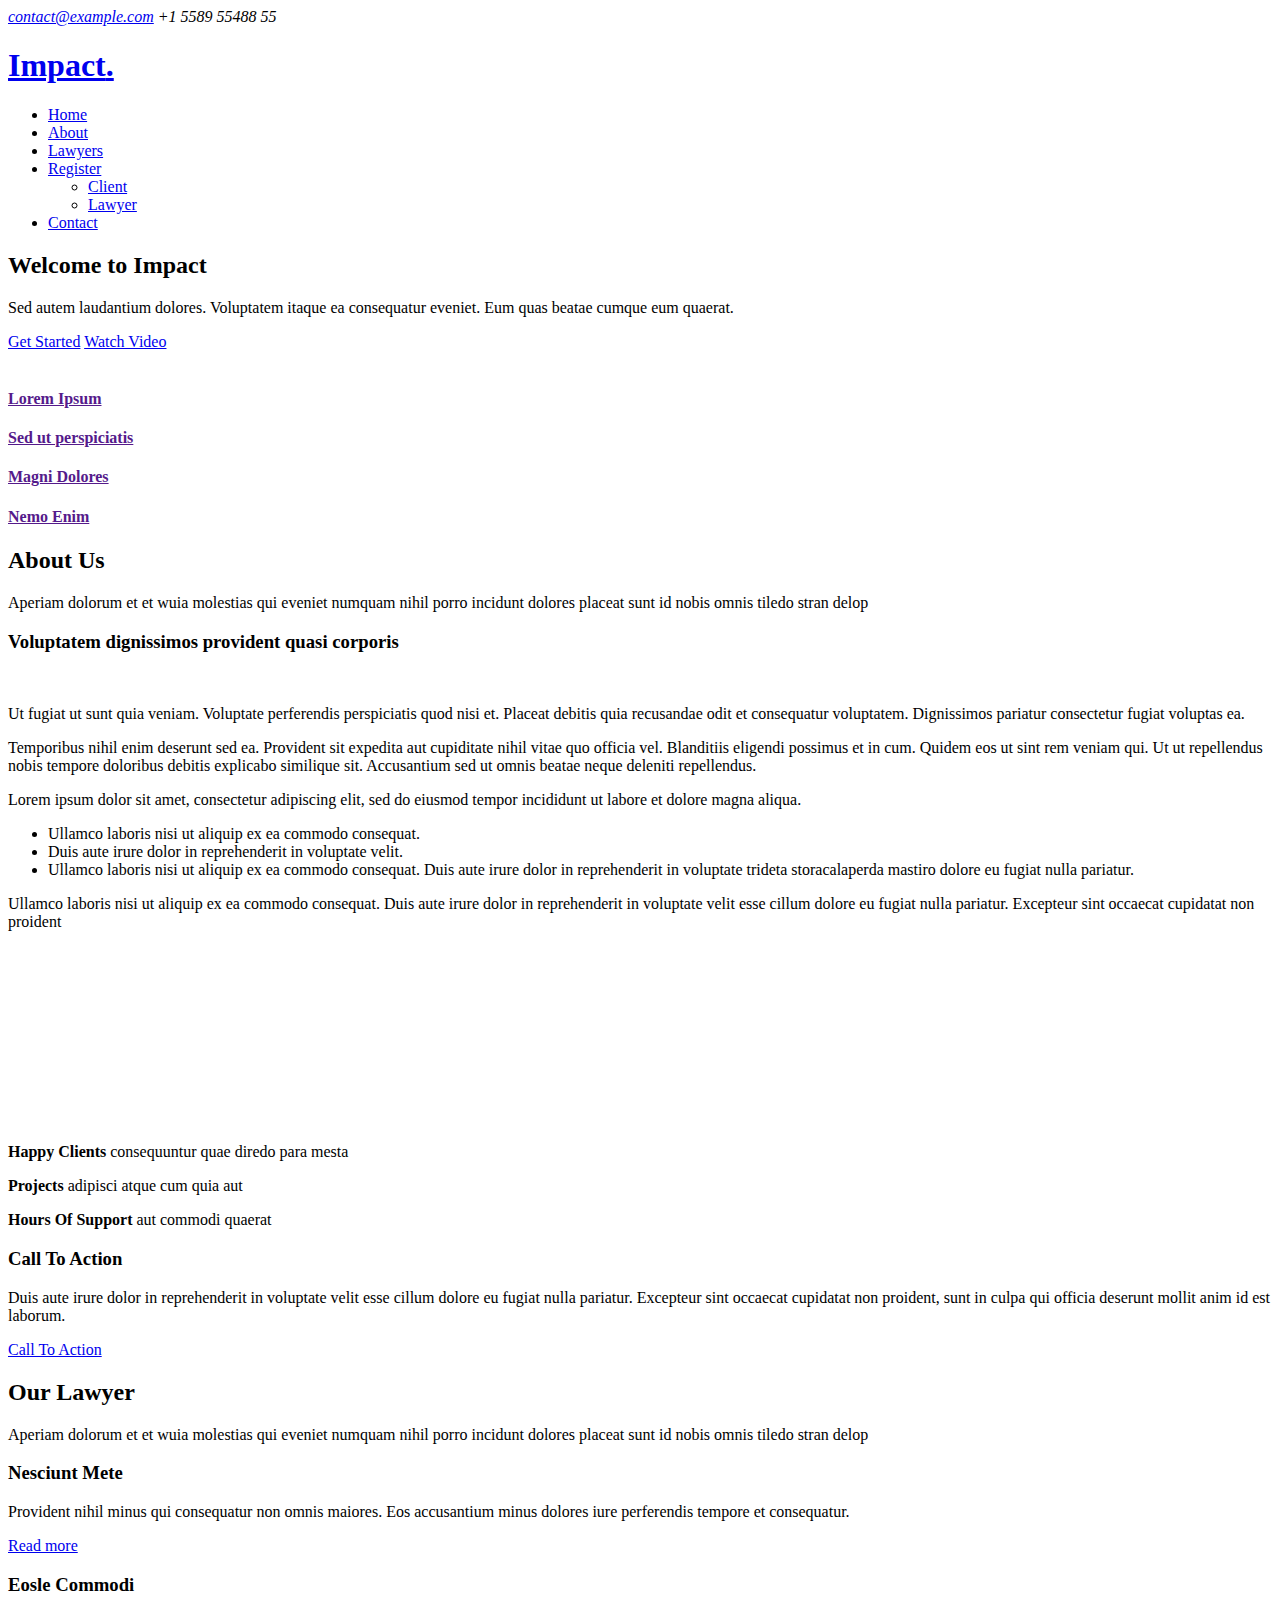
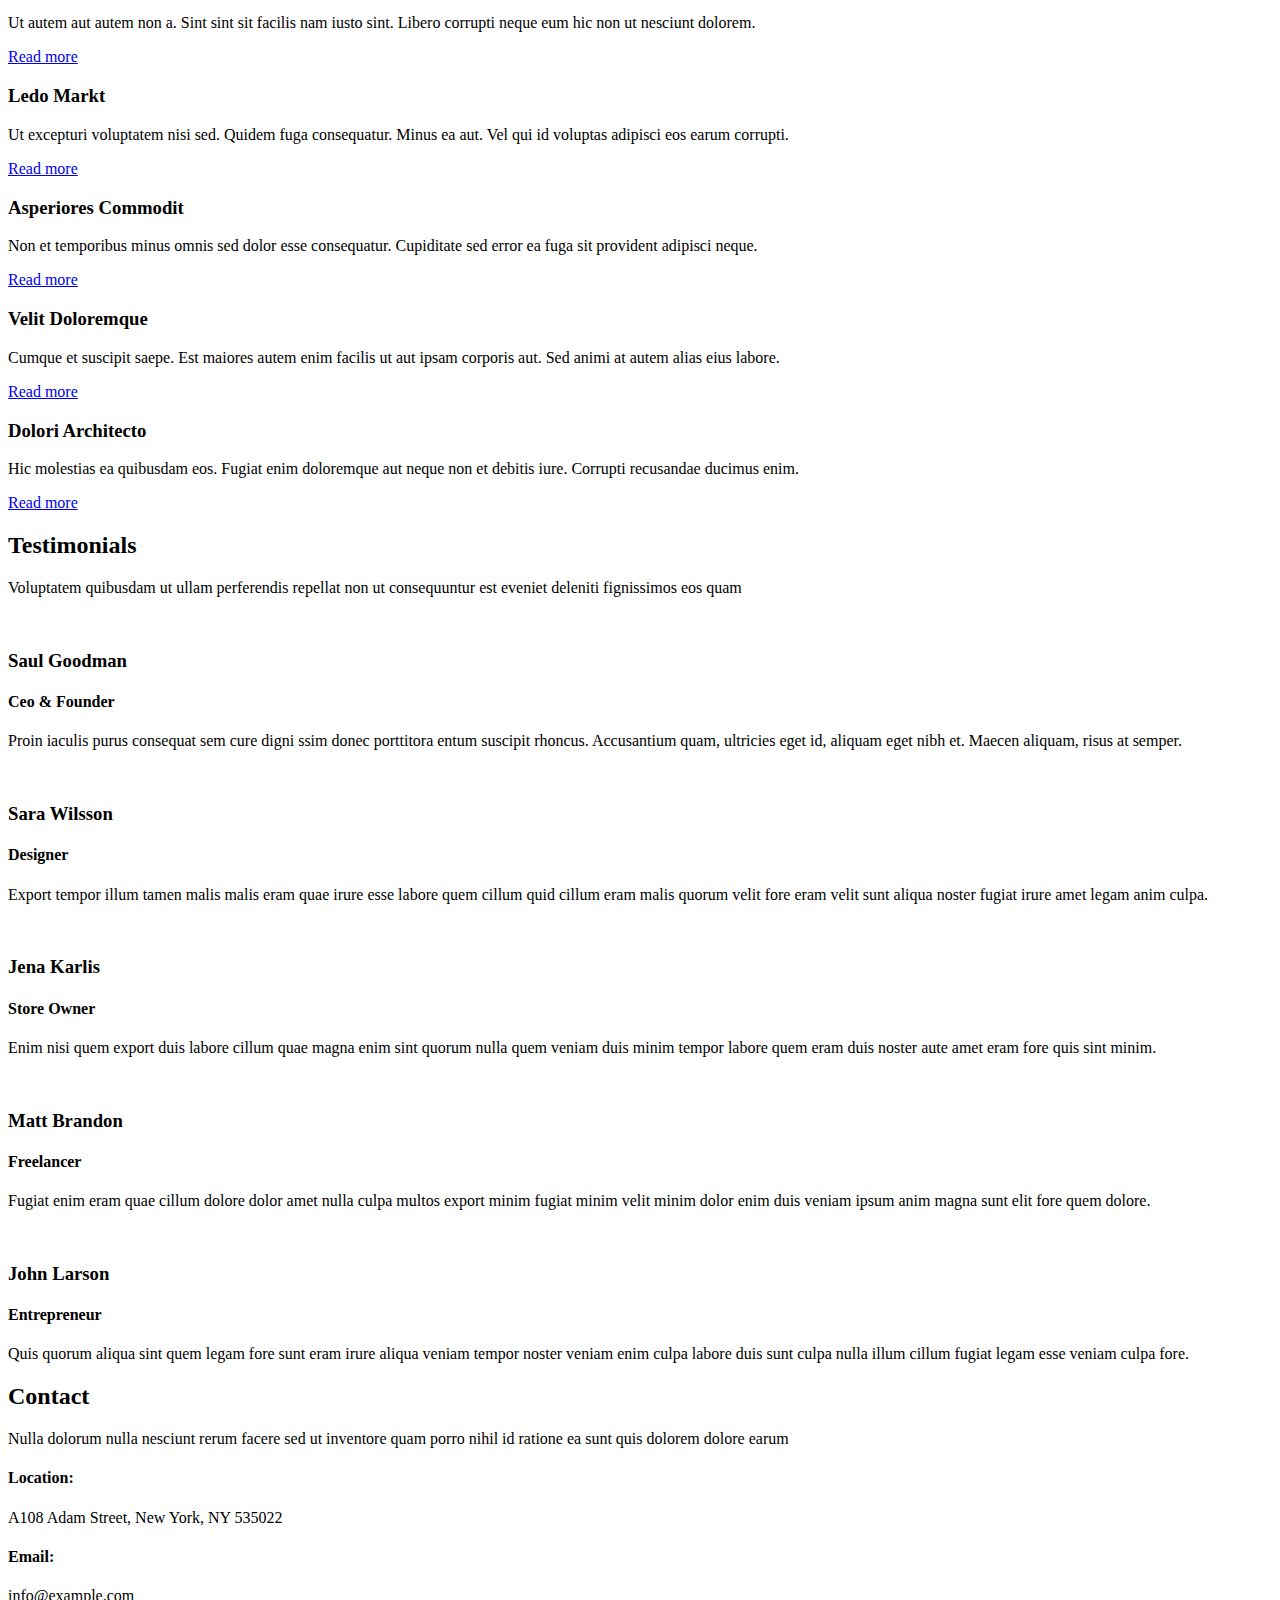
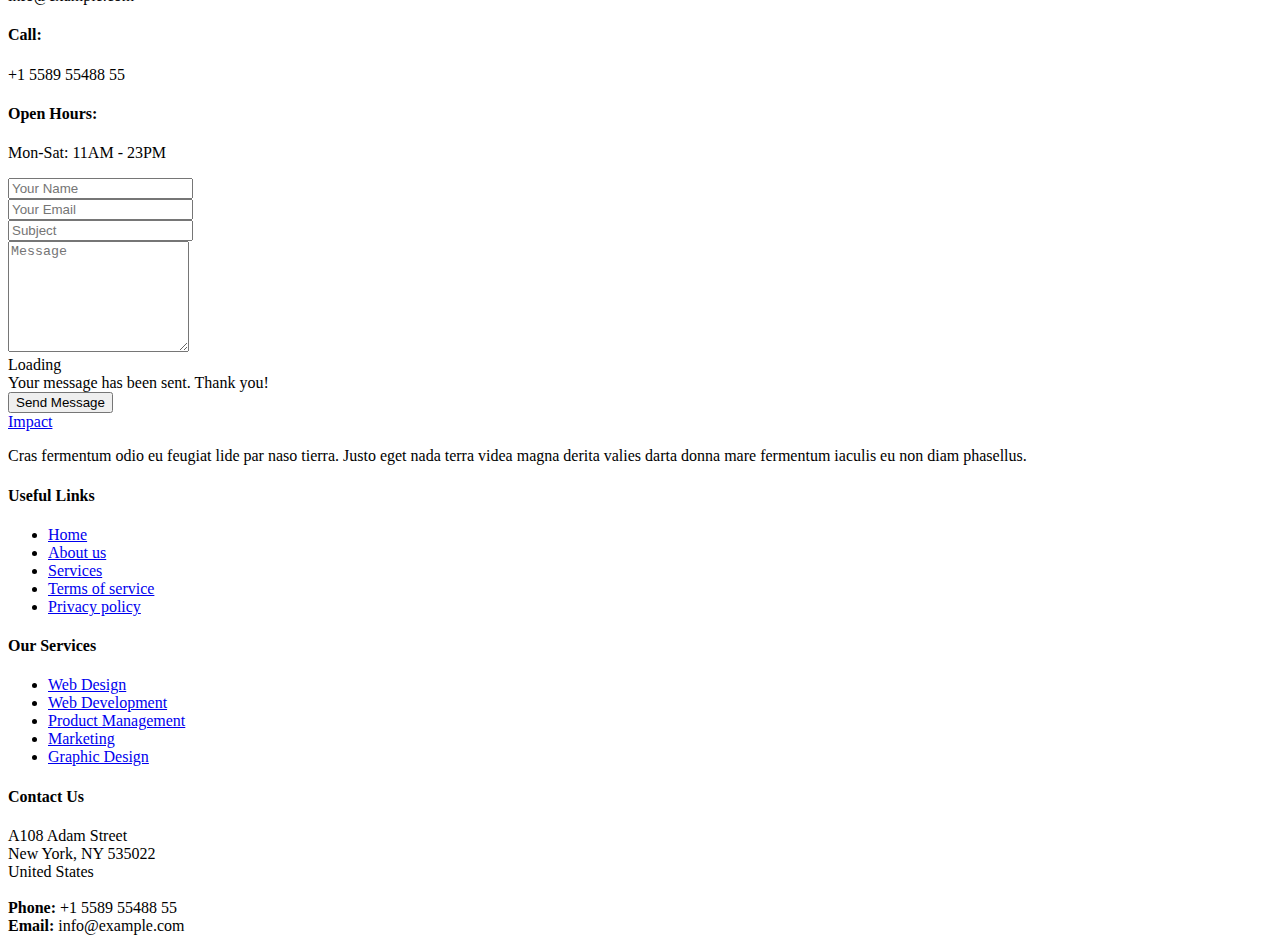
==== index.html @ c00f1c86 "Add files via upload" ====
<!DOCTYPE html>
<html lang="en">

<head>
  <meta charset="utf-8">
  <meta content="width=device-width, initial-scale=1.0" name="viewport">

  <title>Impact Bootstrap Template - Index</title>
  <meta content="" name="description">
  <meta content="" name="keywords">

  <!-- Favicons -->
  <link href="assets/img/favicon.png" rel="icon">
  <link href="assets/img/apple-touch-icon.png" rel="apple-touch-icon">

  <!-- Google Fonts -->
  <link rel="preconnect" href="https://fonts.googleapis.com">
  <link rel="preconnect" href="https://fonts.gstatic.com" crossorigin>
  <link href="https://fonts.googleapis.com/css2?family=Open+Sans:ital,wght@0,300;0,400;0,500;0,600;0,700;1,300;1,400;1,600;1,700&family=Montserrat:ital,wght@0,300;0,400;0,500;0,600;0,700;1,300;1,400;1,500;1,600;1,700&family=Raleway:ital,wght@0,300;0,400;0,500;0,600;0,700;1,300;1,400;1,500;1,600;1,700&display=swap" rel="stylesheet">

  <!-- Vendor CSS Files -->
  <link href="assets/vendor/bootstrap/css/bootstrap.min.css" rel="stylesheet">
  <link href="assets/vendor/bootstrap-icons/bootstrap-icons.css" rel="stylesheet">
  <link href="assets/vendor/aos/aos.css" rel="stylesheet">
  <link href="assets/vendor/glightbox/css/glightbox.min.css" rel="stylesheet">
  <link href="assets/vendor/swiper/swiper-bundle.min.css" rel="stylesheet">

  <!-- Template Main CSS File -->
  <link href="assets/css/main.css" rel="stylesheet">

  <!-- =======================================================
  * Template Name: Impact
  * Updated: Jul 27 2023 with Bootstrap v5.3.1
  * Template URL: https://bootstrapmade.com/impact-bootstrap-business-website-template/
  * Author: BootstrapMade.com
  * License: https://bootstrapmade.com/license/
  ======================================================== -->
</head>

<body>

  <!-- ======= Header ======= -->
  <section id="topbar" class="topbar d-flex align-items-center">
    <div class="container d-flex justify-content-center justify-content-md-between">
      <div class="contact-info d-flex align-items-center">
        <i class="bi bi-envelope d-flex align-items-center"><a href="mailto:contact@example.com">contact@example.com</a></i>
        <i class="bi bi-phone d-flex align-items-center ms-4"><span>+1 5589 55488 55</span></i>
      </div>
      <div class="social-links d-none d-md-flex align-items-center">
        <a href="#" class="twitter"><i class="bi bi-twitter"></i></a>
        <a href="#" class="facebook"><i class="bi bi-facebook"></i></a>
        <a href="#" class="instagram"><i class="bi bi-instagram"></i></a>
        <a href="#" class="linkedin"><i class="bi bi-linkedin"></i></i></a>
      </div>
    </div>
  </section><!-- End Top Bar -->

  <header id="header" class="header d-flex align-items-center">

    <div class="container-fluid container-xl d-flex align-items-center justify-content-between">
      <a href="index.html" class="logo d-flex align-items-center">
        <!-- Uncomment the line below if you also wish to use an image logo -->
        <!-- <img src="assets/img/logo.png" alt=""> -->
        <h1>Impact<span>.</span></h1>
      </a>
      <nav id="navbar" class="navbar">
        <ul>
          <li><a href="#hero">Home</a></li>
          <li><a href="#about">About</a></li>
          <li><a href="#services">Lawyers</a></li>
          <li class="dropdown"><a href="#"><span>Register</span> <i class="bi bi-chevron-down dropdown-indicator"></i></a>
            <ul>
              <li><a href="register_client.html">Client</a></li>
              <li><a href="register_lawyer.html">Lawyer</a></li>
            </ul>
          </li>
          <li><a href="#contact">Contact</a></li>
        </ul>
      </nav><!-- .navbar -->

      <i class="mobile-nav-toggle mobile-nav-show bi bi-list"></i>
      <i class="mobile-nav-toggle mobile-nav-hide d-none bi bi-x"></i>

    </div>
  </header><!-- End Header -->
  <!-- End Header -->

  <!-- ======= Hero Section ======= -->
  <section id="hero" class="hero">
    <div class="container position-relative">
      <div class="row gy-5" data-aos="fade-in">
        <div class="col-lg-6 order-2 order-lg-1 d-flex flex-column justify-content-center text-center text-lg-start">
          <h2>Welcome to <span>Impact</span></h2>
          <p>Sed autem laudantium dolores. Voluptatem itaque ea consequatur eveniet. Eum quas beatae cumque eum quaerat.</p>
          <div class="d-flex justify-content-center justify-content-lg-start">
            <a href="#about" class="btn-get-started">Get Started</a>
            <a href="https://www.youtube.com/watch?v=LXb3EKWsInQ" class="glightbox btn-watch-video d-flex align-items-center"><i class="bi bi-play-circle"></i><span>Watch Video</span></a>
          </div>
        </div>
        <div class="col-lg-6 order-1 order-lg-2">
          <img src="assets/img/hero-img.svg" class="img-fluid" alt="" data-aos="zoom-out" data-aos-delay="100">
        </div>
      </div>
    </div>

    <div class="icon-boxes position-relative">
      <div class="container position-relative">
        <div class="row gy-4 mt-5">

          <div class="col-xl-3 col-md-6" data-aos="fade-up" data-aos-delay="100">
            <div class="icon-box">
              <div class="icon"><i class="bi bi-easel"></i></div>
              <h4 class="title"><a href="" class="stretched-link">Lorem Ipsum</a></h4>
            </div>
          </div><!--End Icon Box -->

          <div class="col-xl-3 col-md-6" data-aos="fade-up" data-aos-delay="200">
            <div class="icon-box">
              <div class="icon"><i class="bi bi-gem"></i></div>
              <h4 class="title"><a href="" class="stretched-link">Sed ut perspiciatis</a></h4>
            </div>
          </div><!--End Icon Box -->

          <div class="col-xl-3 col-md-6" data-aos="fade-up" data-aos-delay="300">
            <div class="icon-box">
              <div class="icon"><i class="bi bi-geo-alt"></i></div>
              <h4 class="title"><a href="" class="stretched-link">Magni Dolores</a></h4>
            </div>
          </div><!--End Icon Box -->

          <div class="col-xl-3 col-md-6" data-aos="fade-up" data-aos-delay="500">
            <div class="icon-box">
              <div class="icon"><i class="bi bi-command"></i></div>
              <h4 class="title"><a href="" class="stretched-link">Nemo Enim</a></h4>
            </div>
          </div><!--End Icon Box -->

        </div>
      </div>
    </div>

    </div>
  </section>
  <!-- End Hero Section -->

  <main id="main">

    <!-- ======= About Us Section ======= -->
    <section id="about" class="about">
      <div class="container" data-aos="fade-up">

        <div class="section-header">
          <h2>About Us</h2>
          <p>Aperiam dolorum et et wuia molestias qui eveniet numquam nihil porro incidunt dolores placeat sunt id nobis omnis tiledo stran delop</p>
        </div>

        <div class="row gy-4">
          <div class="col-lg-6">
            <h3>Voluptatem dignissimos provident quasi corporis</h3>
            <img src="assets/img/about.jpg" class="img-fluid rounded-4 mb-4" alt="">
            <p>Ut fugiat ut sunt quia veniam. Voluptate perferendis perspiciatis quod nisi et. Placeat debitis quia recusandae odit et consequatur voluptatem. Dignissimos pariatur consectetur fugiat voluptas ea.</p>
            <p>Temporibus nihil enim deserunt sed ea. Provident sit expedita aut cupiditate nihil vitae quo officia vel. Blanditiis eligendi possimus et in cum. Quidem eos ut sint rem veniam qui. Ut ut repellendus nobis tempore doloribus debitis explicabo similique sit. Accusantium sed ut omnis beatae neque deleniti repellendus.</p>
          </div>
          <div class="col-lg-6">
            <div class="content ps-0 ps-lg-5">
              <p class="fst-italic">
                Lorem ipsum dolor sit amet, consectetur adipiscing elit, sed do eiusmod tempor incididunt ut labore et dolore
                magna aliqua.
              </p>
              <ul>
                <li><i class="bi bi-check-circle-fill"></i> Ullamco laboris nisi ut aliquip ex ea commodo consequat.</li>
                <li><i class="bi bi-check-circle-fill"></i> Duis aute irure dolor in reprehenderit in voluptate velit.</li>
                <li><i class="bi bi-check-circle-fill"></i> Ullamco laboris nisi ut aliquip ex ea commodo consequat. Duis aute irure dolor in reprehenderit in voluptate trideta storacalaperda mastiro dolore eu fugiat nulla pariatur.</li>
              </ul>
              <p>
                Ullamco laboris nisi ut aliquip ex ea commodo consequat. Duis aute irure dolor in reprehenderit in voluptate
                velit esse cillum dolore eu fugiat nulla pariatur. Excepteur sint occaecat cupidatat non proident
              </p>

              <div class="position-relative mt-4">
                <img src="assets/img/about-2.jpg" class="img-fluid rounded-4" alt="">
                <a href="https://www.youtube.com/watch?v=LXb3EKWsInQ" class="glightbox play-btn"></a>
              </div>
            </div>
          </div>
        </div>

      </div>
    </section><!-- End About Us Section -->

    <!-- ======= Clients Section ======= -->
    <section id="clients" class="clients">
      <div class="container" data-aos="zoom-out">

        <div class="clients-slider swiper">
          <div class="swiper-wrapper align-items-center">
            <div class="swiper-slide"><img src="assets/img/clients/client-1.png" class="img-fluid" alt=""></div>
            <div class="swiper-slide"><img src="assets/img/clients/client-2.png" class="img-fluid" alt=""></div>
            <div class="swiper-slide"><img src="assets/img/clients/client-3.png" class="img-fluid" alt=""></div>
            <div class="swiper-slide"><img src="assets/img/clients/client-4.png" class="img-fluid" alt=""></div>
            <div class="swiper-slide"><img src="assets/img/clients/client-5.png" class="img-fluid" alt=""></div>
            <div class="swiper-slide"><img src="assets/img/clients/client-6.png" class="img-fluid" alt=""></div>
            <div class="swiper-slide"><img src="assets/img/clients/client-7.png" class="img-fluid" alt=""></div>
            <div class="swiper-slide"><img src="assets/img/clients/client-8.png" class="img-fluid" alt=""></div>
          </div>
        </div>

      </div>
    </section><!-- End Clients Section -->

    <!-- ======= Stats Counter Section ======= -->
    <section id="stats-counter" class="stats-counter">
      <div class="container" data-aos="fade-up">

        <div class="row gy-4 align-items-center">

          <div class="col-lg-6">
            <img src="assets/img/stats-img.svg" alt="" class="img-fluid">
          </div>

          <div class="col-lg-6">

            <div class="stats-item d-flex align-items-center">
              <span data-purecounter-start="0" data-purecounter-end="232" data-purecounter-duration="1" class="purecounter"></span>
              <p><strong>Happy Clients</strong> consequuntur quae diredo para mesta</p>
            </div><!-- End Stats Item -->

            <div class="stats-item d-flex align-items-center">
              <span data-purecounter-start="0" data-purecounter-end="521" data-purecounter-duration="1" class="purecounter"></span>
              <p><strong>Projects</strong> adipisci atque cum quia aut</p>
            </div><!-- End Stats Item -->

            <div class="stats-item d-flex align-items-center">
              <span data-purecounter-start="0" data-purecounter-end="453" data-purecounter-duration="1" class="purecounter"></span>
              <p><strong>Hours Of Support</strong> aut commodi quaerat</p>
            </div><!-- End Stats Item -->

          </div>

        </div>

      </div>
    </section><!-- End Stats Counter Section -->

    <!-- ======= Call To Action Section ======= -->
    <section id="call-to-action" class="call-to-action">
      <div class="container text-center" data-aos="zoom-out">
        <a href="https://www.youtube.com/watch?v=LXb3EKWsInQ" class="glightbox play-btn"></a>
        <h3>Call To Action</h3>
        <p> Duis aute irure dolor in reprehenderit in voluptate velit esse cillum dolore eu fugiat nulla pariatur. Excepteur sint occaecat cupidatat non proident, sunt in culpa qui officia deserunt mollit anim id est laborum.</p>
        <a class="cta-btn" href="#">Call To Action</a>
      </div>
    </section><!-- End Call To Action Section -->

    <!-- ======= Our Services Section ======= -->
    <section id="services" class="services sections-bg">
      <div class="container" data-aos="fade-up">

        <div class="section-header">
          <h2>Our Lawyer</h2>
          <p>Aperiam dolorum et et wuia molestias qui eveniet numquam nihil porro incidunt dolores placeat sunt id nobis omnis tiledo stran delop</p>
        </div>

        <div class="row gy-4" data-aos="fade-up" data-aos-delay="100">

          <div class="col-lg-4 col-md-6">
            <div class="service-item  position-relative">
              <div class="icon">
                <i class="bi bi-activity"></i>
              </div>
              <h3>Nesciunt Mete</h3>
              <p>Provident nihil minus qui consequatur non omnis maiores. Eos accusantium minus dolores iure perferendis tempore et consequatur.</p>
              <a href="#" class="readmore stretched-link">Read more <i class="bi bi-arrow-right"></i></a>
            </div>
          </div><!-- End Service Item -->

          <div class="col-lg-4 col-md-6">
            <div class="service-item position-relative">
              <div class="icon">
                <i class="bi bi-broadcast"></i>
              </div>
              <h3>Eosle Commodi</h3>
              <p>Ut autem aut autem non a. Sint sint sit facilis nam iusto sint. Libero corrupti neque eum hic non ut nesciunt dolorem.</p>
              <a href="#" class="readmore stretched-link">Read more <i class="bi bi-arrow-right"></i></a>
            </div>
          </div><!-- End Service Item -->

          <div class="col-lg-4 col-md-6">
            <div class="service-item position-relative">
              <div class="icon">
                <i class="bi bi-easel"></i>
              </div>
              <h3>Ledo Markt</h3>
              <p>Ut excepturi voluptatem nisi sed. Quidem fuga consequatur. Minus ea aut. Vel qui id voluptas adipisci eos earum corrupti.</p>
              <a href="#" class="readmore stretched-link">Read more <i class="bi bi-arrow-right"></i></a>
            </div>
          </div><!-- End Service Item -->

          <div class="col-lg-4 col-md-6">
            <div class="service-item position-relative">
              <div class="icon">
                <i class="bi bi-bounding-box-circles"></i>
              </div>
              <h3>Asperiores Commodit</h3>
              <p>Non et temporibus minus omnis sed dolor esse consequatur. Cupiditate sed error ea fuga sit provident adipisci neque.</p>
              <a href="#" class="readmore stretched-link">Read more <i class="bi bi-arrow-right"></i></a>
            </div>
          </div><!-- End Service Item -->

          <div class="col-lg-4 col-md-6">
            <div class="service-item position-relative">
              <div class="icon">
                <i class="bi bi-calendar4-week"></i>
              </div>
              <h3>Velit Doloremque</h3>
              <p>Cumque et suscipit saepe. Est maiores autem enim facilis ut aut ipsam corporis aut. Sed animi at autem alias eius labore.</p>
              <a href="#" class="readmore stretched-link">Read more <i class="bi bi-arrow-right"></i></a>
            </div>
          </div><!-- End Service Item -->

          <div class="col-lg-4 col-md-6">
            <div class="service-item position-relative">
              <div class="icon">
                <i class="bi bi-chat-square-text"></i>
              </div>
              <h3>Dolori Architecto</h3>
              <p>Hic molestias ea quibusdam eos. Fugiat enim doloremque aut neque non et debitis iure. Corrupti recusandae ducimus enim.</p>
              <a href="#" class="readmore stretched-link">Read more <i class="bi bi-arrow-right"></i></a>
            </div>
          </div><!-- End Service Item -->

        </div>

      </div>
    </section><!-- End Our Services Section -->

    <!-- ======= Testimonials Section ======= -->
    <section id="testimonials" class="testimonials">
      <div class="container" data-aos="fade-up">

        <div class="section-header">
          <h2>Testimonials</h2>
          <p>Voluptatem quibusdam ut ullam perferendis repellat non ut consequuntur est eveniet deleniti fignissimos eos quam</p>
        </div>

        <div class="slides-3 swiper" data-aos="fade-up" data-aos-delay="100">
          <div class="swiper-wrapper">

            <div class="swiper-slide">
              <div class="testimonial-wrap">
                <div class="testimonial-item">
                  <div class="d-flex align-items-center">
                    <img src="assets/img/testimonials/testimonials-1.jpg" class="testimonial-img flex-shrink-0" alt="">
                    <div>
                      <h3>Saul Goodman</h3>
                      <h4>Ceo &amp; Founder</h4>
                      <div class="stars">
                        <i class="bi bi-star-fill"></i><i class="bi bi-star-fill"></i><i class="bi bi-star-fill"></i><i class="bi bi-star-fill"></i><i class="bi bi-star-fill"></i>
                      </div>
                    </div>
                  </div>
                  <p>
                    <i class="bi bi-quote quote-icon-left"></i>
                    Proin iaculis purus consequat sem cure digni ssim donec porttitora entum suscipit rhoncus. Accusantium quam, ultricies eget id, aliquam eget nibh et. Maecen aliquam, risus at semper.
                    <i class="bi bi-quote quote-icon-right"></i>
                  </p>
                </div>
              </div>
            </div><!-- End testimonial item -->

            <div class="swiper-slide">
              <div class="testimonial-wrap">
                <div class="testimonial-item">
                  <div class="d-flex align-items-center">
                    <img src="assets/img/testimonials/testimonials-2.jpg" class="testimonial-img flex-shrink-0" alt="">
                    <div>
                      <h3>Sara Wilsson</h3>
                      <h4>Designer</h4>
                      <div class="stars">
                        <i class="bi bi-star-fill"></i><i class="bi bi-star-fill"></i><i class="bi bi-star-fill"></i><i class="bi bi-star-fill"></i><i class="bi bi-star-fill"></i>
                      </div>
                    </div>
                  </div>
                  <p>
                    <i class="bi bi-quote quote-icon-left"></i>
                    Export tempor illum tamen malis malis eram quae irure esse labore quem cillum quid cillum eram malis quorum velit fore eram velit sunt aliqua noster fugiat irure amet legam anim culpa.
                    <i class="bi bi-quote quote-icon-right"></i>
                  </p>
                </div>
              </div>
            </div><!-- End testimonial item -->

            <div class="swiper-slide">
              <div class="testimonial-wrap">
                <div class="testimonial-item">
                  <div class="d-flex align-items-center">
                    <img src="assets/img/testimonials/testimonials-3.jpg" class="testimonial-img flex-shrink-0" alt="">
                    <div>
                      <h3>Jena Karlis</h3>
                      <h4>Store Owner</h4>
                      <div class="stars">
                        <i class="bi bi-star-fill"></i><i class="bi bi-star-fill"></i><i class="bi bi-star-fill"></i><i class="bi bi-star-fill"></i><i class="bi bi-star-fill"></i>
                      </div>
                    </div>
                  </div>
                  <p>
                    <i class="bi bi-quote quote-icon-left"></i>
                    Enim nisi quem export duis labore cillum quae magna enim sint quorum nulla quem veniam duis minim tempor labore quem eram duis noster aute amet eram fore quis sint minim.
                    <i class="bi bi-quote quote-icon-right"></i>
                  </p>
                </div>
              </div>
            </div><!-- End testimonial item -->

            <div class="swiper-slide">
              <div class="testimonial-wrap">
                <div class="testimonial-item">
                  <div class="d-flex align-items-center">
                    <img src="assets/img/testimonials/testimonials-4.jpg" class="testimonial-img flex-shrink-0" alt="">
                    <div>
                      <h3>Matt Brandon</h3>
                      <h4>Freelancer</h4>
                      <div class="stars">
                        <i class="bi bi-star-fill"></i><i class="bi bi-star-fill"></i><i class="bi bi-star-fill"></i><i class="bi bi-star-fill"></i><i class="bi bi-star-fill"></i>
                      </div>
                    </div>
                  </div>
                  <p>
                    <i class="bi bi-quote quote-icon-left"></i>
                    Fugiat enim eram quae cillum dolore dolor amet nulla culpa multos export minim fugiat minim velit minim dolor enim duis veniam ipsum anim magna sunt elit fore quem dolore.
                    <i class="bi bi-quote quote-icon-right"></i>
                  </p>
                </div>
              </div>
            </div><!-- End testimonial item -->

            <div class="swiper-slide">
              <div class="testimonial-wrap">
                <div class="testimonial-item">
                  <div class="d-flex align-items-center">
                    <img src="assets/img/testimonials/testimonials-5.jpg" class="testimonial-img flex-shrink-0" alt="">
                    <div>
                      <h3>John Larson</h3>
                      <h4>Entrepreneur</h4>
                      <div class="stars">
                        <i class="bi bi-star-fill"></i><i class="bi bi-star-fill"></i><i class="bi bi-star-fill"></i><i class="bi bi-star-fill"></i><i class="bi bi-star-fill"></i>
                      </div>
                    </div>
                  </div>
                  <p>
                    <i class="bi bi-quote quote-icon-left"></i>
                    Quis quorum aliqua sint quem legam fore sunt eram irure aliqua veniam tempor noster veniam enim culpa labore duis sunt culpa nulla illum cillum fugiat legam esse veniam culpa fore.
                    <i class="bi bi-quote quote-icon-right"></i>
                  </p>
                </div>
              </div>
            </div><!-- End testimonial item -->

          </div>
          <div class="swiper-pagination"></div>
        </div>

      </div>
    </section><!-- End Testimonials Section -->

    <!-- ======= Contact Section ======= -->
    <section id="contact" class="contact">
      <div class="container" data-aos="fade-up">

        <div class="section-header">
          <h2>Contact</h2>
          <p>Nulla dolorum nulla nesciunt rerum facere sed ut inventore quam porro nihil id ratione ea sunt quis dolorem dolore earum</p>
        </div>

        <div class="row gx-lg-0 gy-4">

          <div class="col-lg-4">

            <div class="info-container d-flex flex-column align-items-center justify-content-center">
              <div class="info-item d-flex">
                <i class="bi bi-geo-alt flex-shrink-0"></i>
                <div>
                  <h4>Location:</h4>
                  <p>A108 Adam Street, New York, NY 535022</p>
                </div>
              </div><!-- End Info Item -->

              <div class="info-item d-flex">
                <i class="bi bi-envelope flex-shrink-0"></i>
                <div>
                  <h4>Email:</h4>
                  <p>info@example.com</p>
                </div>
              </div><!-- End Info Item -->

              <div class="info-item d-flex">
                <i class="bi bi-phone flex-shrink-0"></i>
                <div>
                  <h4>Call:</h4>
                  <p>+1 5589 55488 55</p>
                </div>
              </div><!-- End Info Item -->

              <div class="info-item d-flex">
                <i class="bi bi-clock flex-shrink-0"></i>
                <div>
                  <h4>Open Hours:</h4>
                  <p>Mon-Sat: 11AM - 23PM</p>
                </div>
              </div><!-- End Info Item -->
            </div>

          </div>

          <div class="col-lg-8">
            <form action="forms/contact.php" method="post" role="form" class="php-email-form">
              <div class="row">
                <div class="col-md-6 form-group">
                  <input type="text" name="name" class="form-control" id="name" placeholder="Your Name" required>
                </div>
                <div class="col-md-6 form-group mt-3 mt-md-0">
                  <input type="email" class="form-control" name="email" id="email" placeholder="Your Email" required>
                </div>
              </div>
              <div class="form-group mt-3">
                <input type="text" class="form-control" name="subject" id="subject" placeholder="Subject" required>
              </div>
              <div class="form-group mt-3">
                <textarea class="form-control" name="message" rows="7" placeholder="Message" required></textarea>
              </div>
              <div class="my-3">
                <div class="loading">Loading</div>
                <div class="error-message"></div>
                <div class="sent-message">Your message has been sent. Thank you!</div>
              </div>
              <div class="text-center"><button type="submit">Send Message</button></div>
            </form>
          </div><!-- End Contact Form -->

        </div>

      </div>
    </section><!-- End Contact Section -->

  </main><!-- End #main -->

  <!-- ======= Footer ======= -->
  <footer id="footer" class="footer">

    <div class="container">
      <div class="row gy-4">
        <div class="col-lg-5 col-md-12 footer-info">
          <a href="index.html" class="logo d-flex align-items-center">
            <span>Impact</span>
          </a>
          <p>Cras fermentum odio eu feugiat lide par naso tierra. Justo eget nada terra videa magna derita valies darta donna mare fermentum iaculis eu non diam phasellus.</p>
          <div class="social-links d-flex mt-4">
            <a href="#" class="twitter"><i class="bi bi-twitter"></i></a>
            <a href="#" class="facebook"><i class="bi bi-facebook"></i></a>
            <a href="#" class="instagram"><i class="bi bi-instagram"></i></a>
            <a href="#" class="linkedin"><i class="bi bi-linkedin"></i></a>
          </div>
        </div>

        <div class="col-lg-2 col-6 footer-links">
          <h4>Useful Links</h4>
          <ul>
            <li><a href="#">Home</a></li>
            <li><a href="#">About us</a></li>
            <li><a href="#">Services</a></li>
            <li><a href="#">Terms of service</a></li>
            <li><a href="#">Privacy policy</a></li>
          </ul>
        </div>

        <div class="col-lg-2 col-6 footer-links">
          <h4>Our Services</h4>
          <ul>
            <li><a href="#">Web Design</a></li>
            <li><a href="#">Web Development</a></li>
            <li><a href="#">Product Management</a></li>
            <li><a href="#">Marketing</a></li>
            <li><a href="#">Graphic Design</a></li>
          </ul>
        </div>

        <div class="col-lg-3 col-md-12 footer-contact text-center text-md-start">
          <h4>Contact Us</h4>
          <p>
            A108 Adam Street <br>
            New York, NY 535022<br>
            United States <br><br>
            <strong>Phone:</strong> +1 5589 55488 55<br>
            <strong>Email:</strong> info@example.com<br>
          </p>

        </div>

      </div>
    </div>


  </footer><!-- End Footer -->
  <!-- End Footer -->

  <a href="#" class="scroll-top d-flex align-items-center justify-content-center"><i class="bi bi-arrow-up-short"></i></a>

  <div id="preloader"></div>

  <!-- Vendor JS Files -->
  <script src="assets/vendor/bootstrap/js/bootstrap.bundle.min.js"></script>
  <script src="assets/vendor/aos/aos.js"></script>
  <script src="assets/vendor/glightbox/js/glightbox.min.js"></script>
  <script src="assets/vendor/purecounter/purecounter_vanilla.js"></script>
  <script src="assets/vendor/swiper/swiper-bundle.min.js"></script>
  <script src="assets/vendor/isotope-layout/isotope.pkgd.min.js"></script>
  <script src="assets/vendor/php-email-form/validate.js"></script>

  <!-- Template Main JS File -->
  <script src="assets/js/main.js"></script>

</body>

</html>
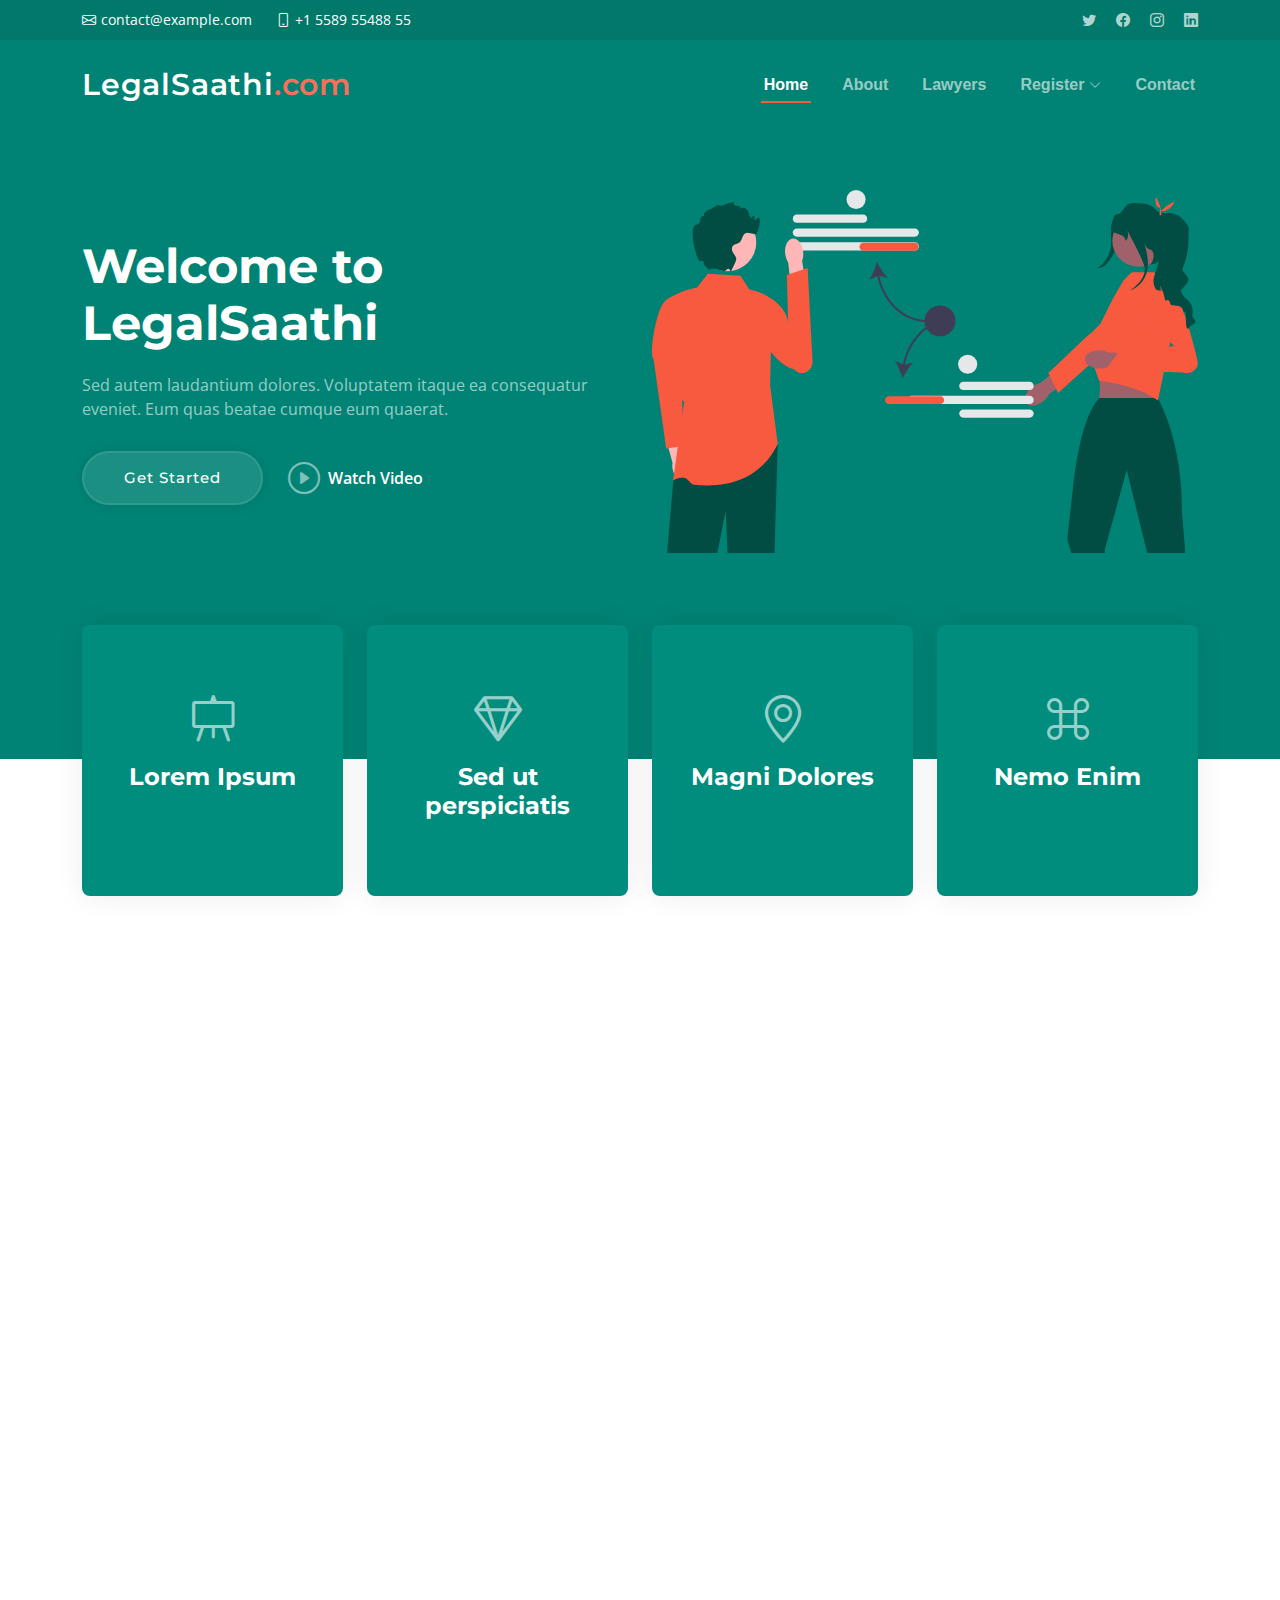
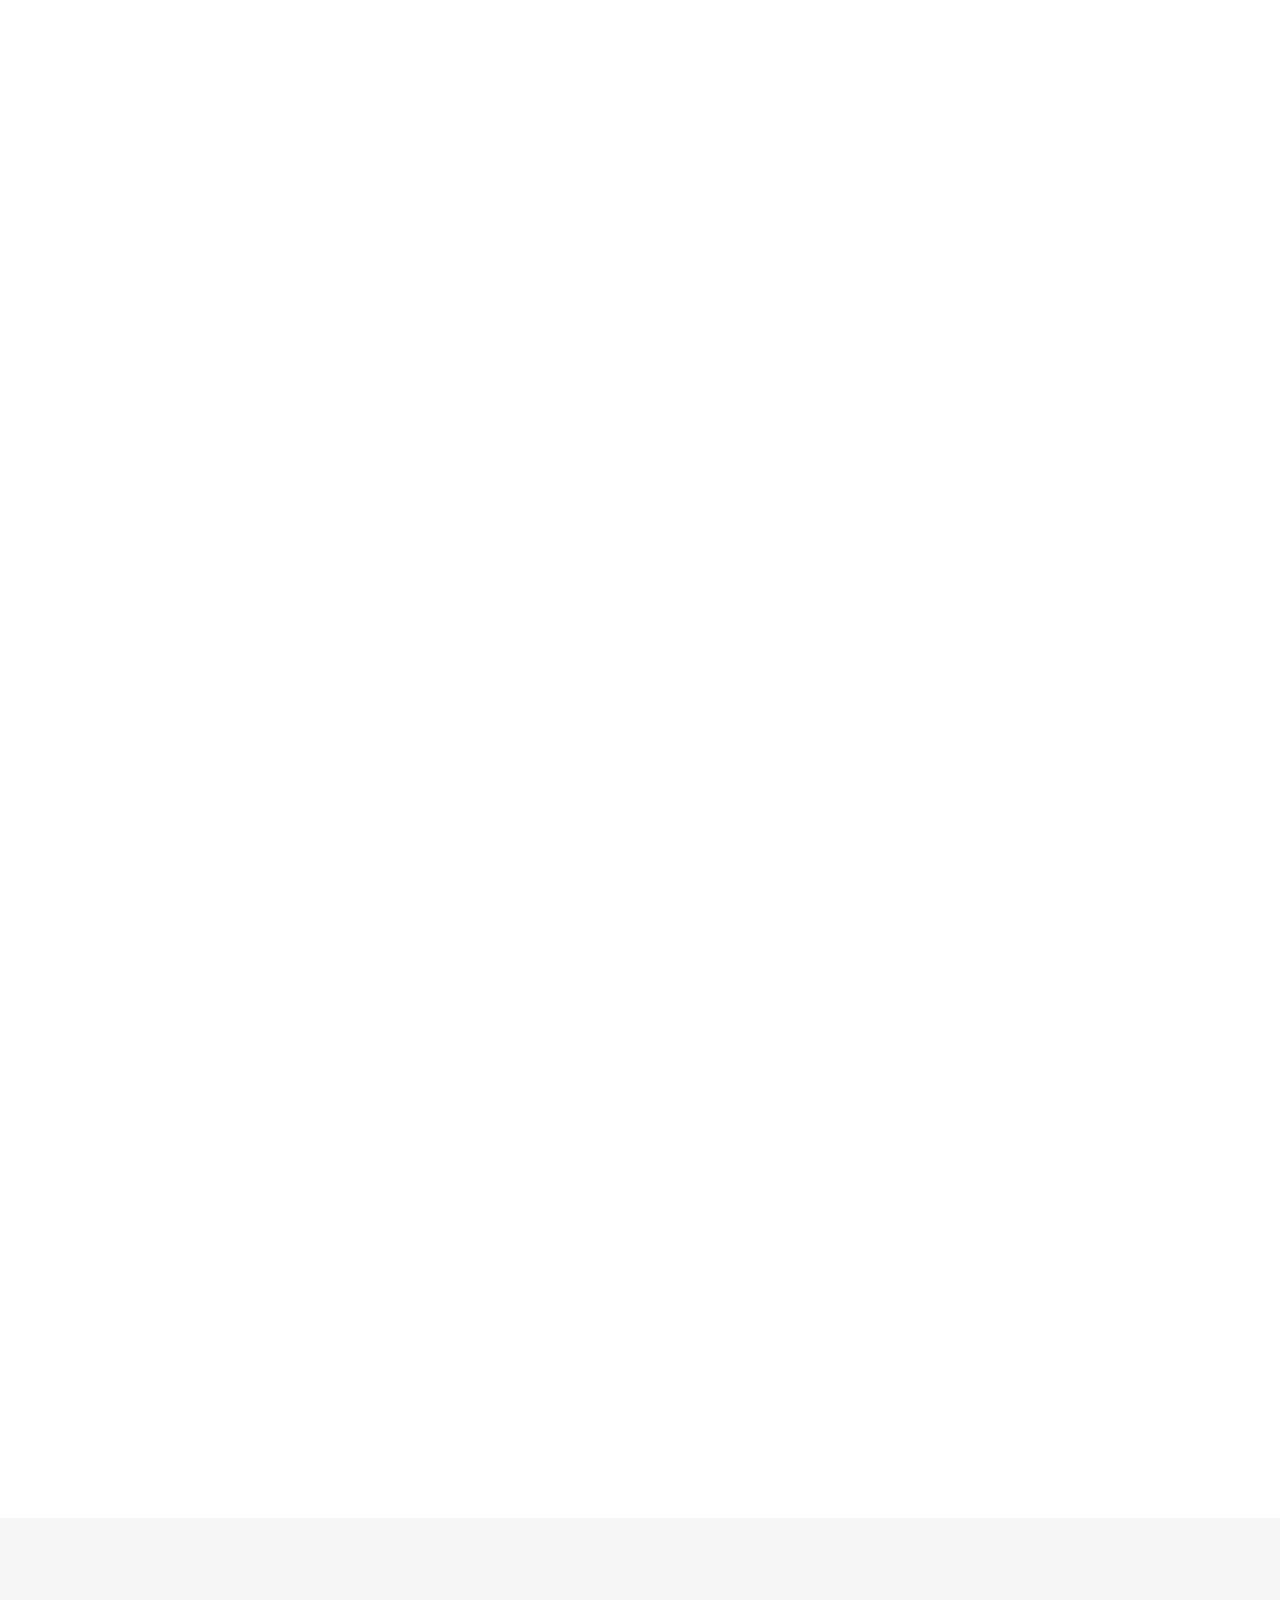
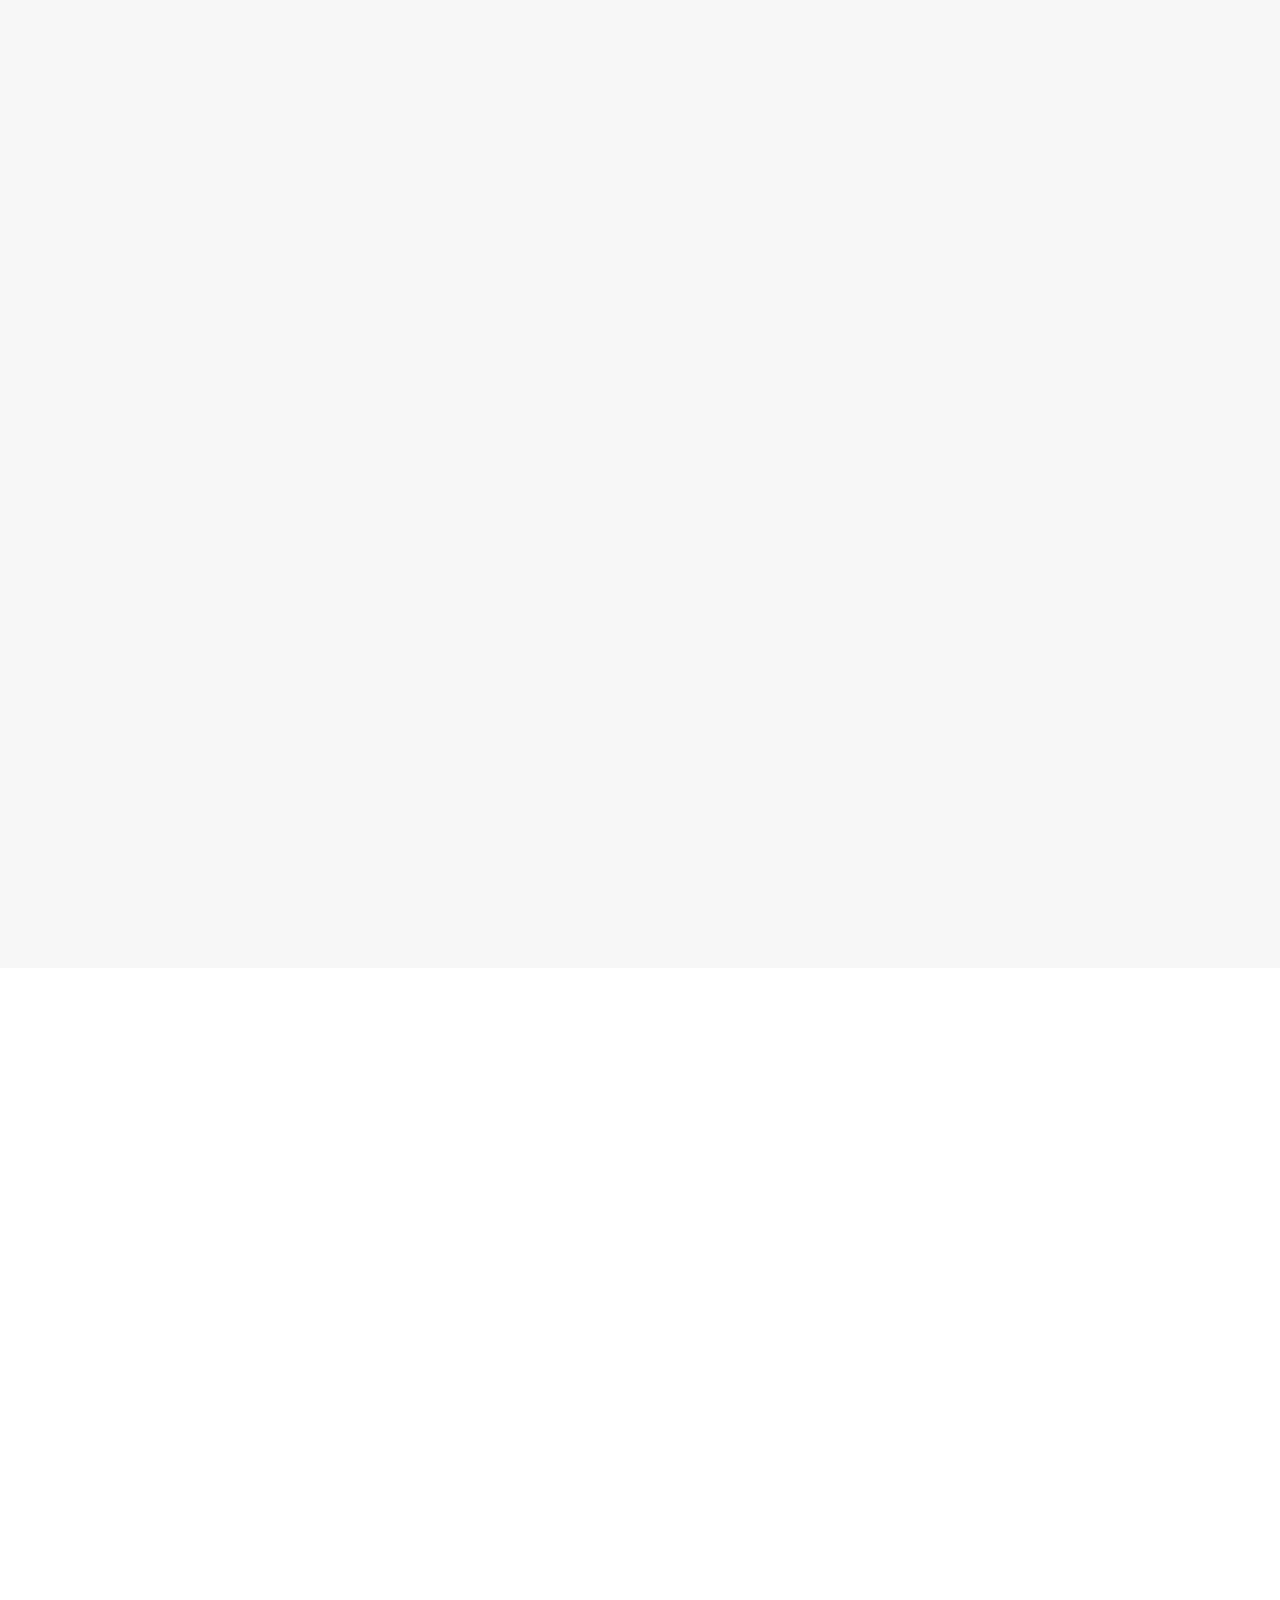
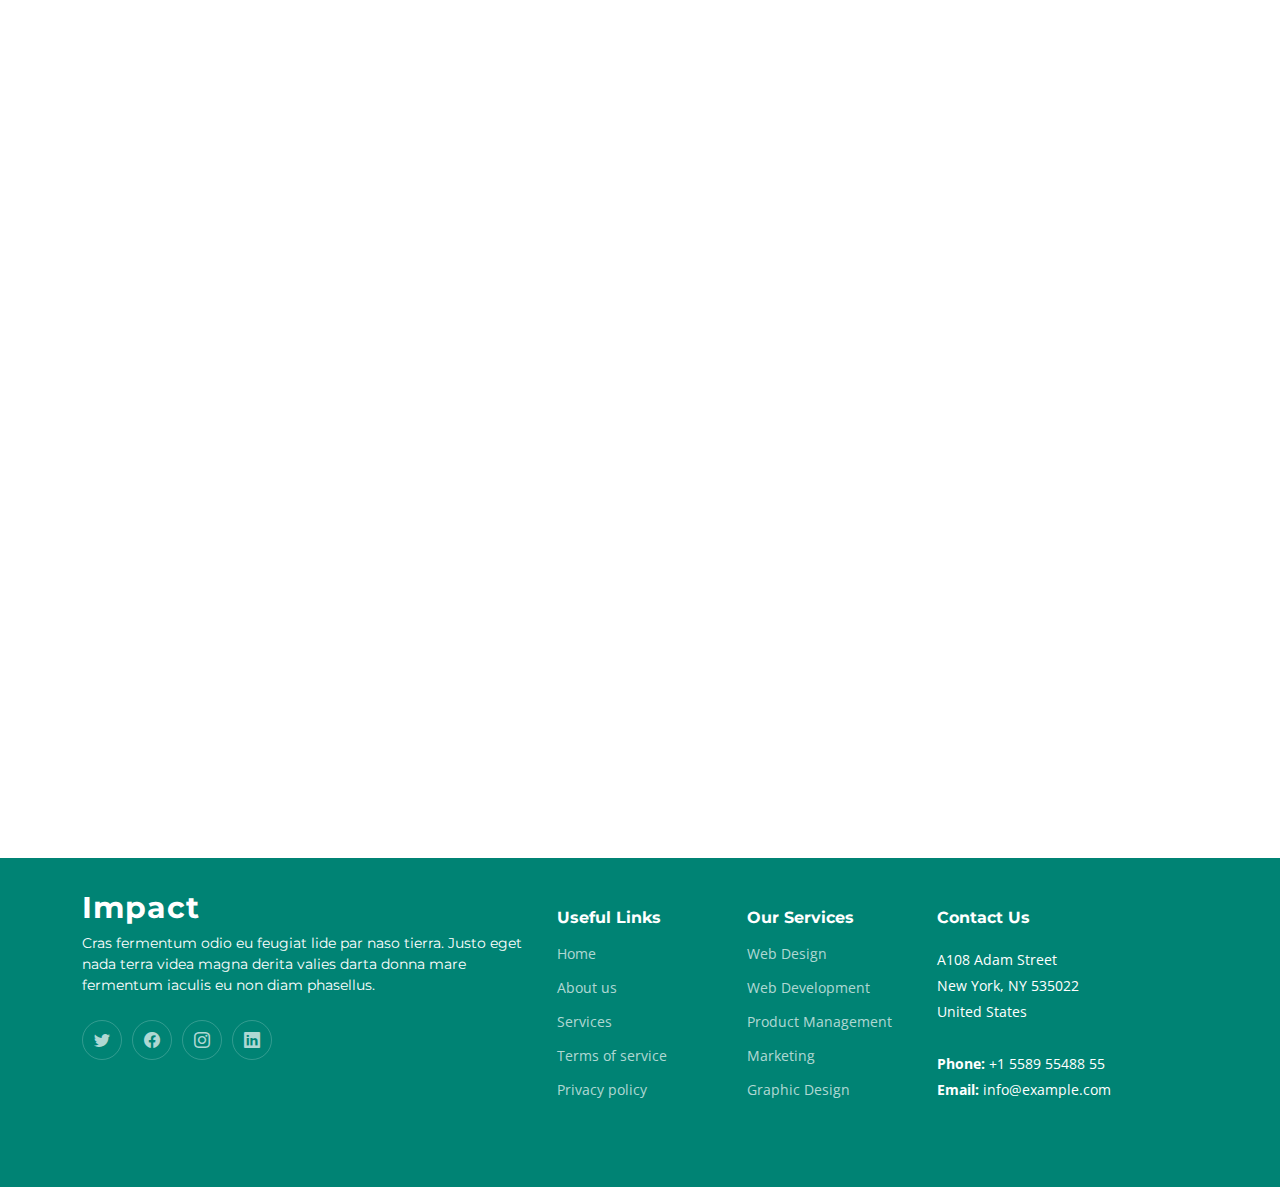
==== commit 40cb2b5e: "added client side" ====
--- a/index.html
+++ b/index.html
@@ -61,13 +61,13 @@
       <a href="index.html" class="logo d-flex align-items-center">
         <!-- Uncomment the line below if you also wish to use an image logo -->
         <!-- <img src="assets/img/logo.png" alt=""> -->
-        <h1>Impact<span>.</span></h1>
+        <h1>LegalSaathi<span>.com</span></h1>
       </a>
       <nav id="navbar" class="navbar">
         <ul>
           <li><a href="#hero">Home</a></li>
           <li><a href="#about">About</a></li>
-          <li><a href="#services">Lawyers</a></li>
+          <li><a href="#">Lawyers</a></li>
           <li class="dropdown"><a href="#"><span>Register</span> <i class="bi bi-chevron-down dropdown-indicator"></i></a>
             <ul>
               <li><a href="register_client.html">Client</a></li>
@@ -90,7 +90,7 @@
     <div class="container position-relative">
       <div class="row gy-5" data-aos="fade-in">
         <div class="col-lg-6 order-2 order-lg-1 d-flex flex-column justify-content-center text-center text-lg-start">
-          <h2>Welcome to <span>Impact</span></h2>
+          <h2>Welcome to <span>LegalSaathi</span></h2>
           <p>Sed autem laudantium dolores. Voluptatem itaque ea consequatur eveniet. Eum quas beatae cumque eum quaerat.</p>
           <div class="d-flex justify-content-center justify-content-lg-start">
             <a href="#about" class="btn-get-started">Get Started</a>
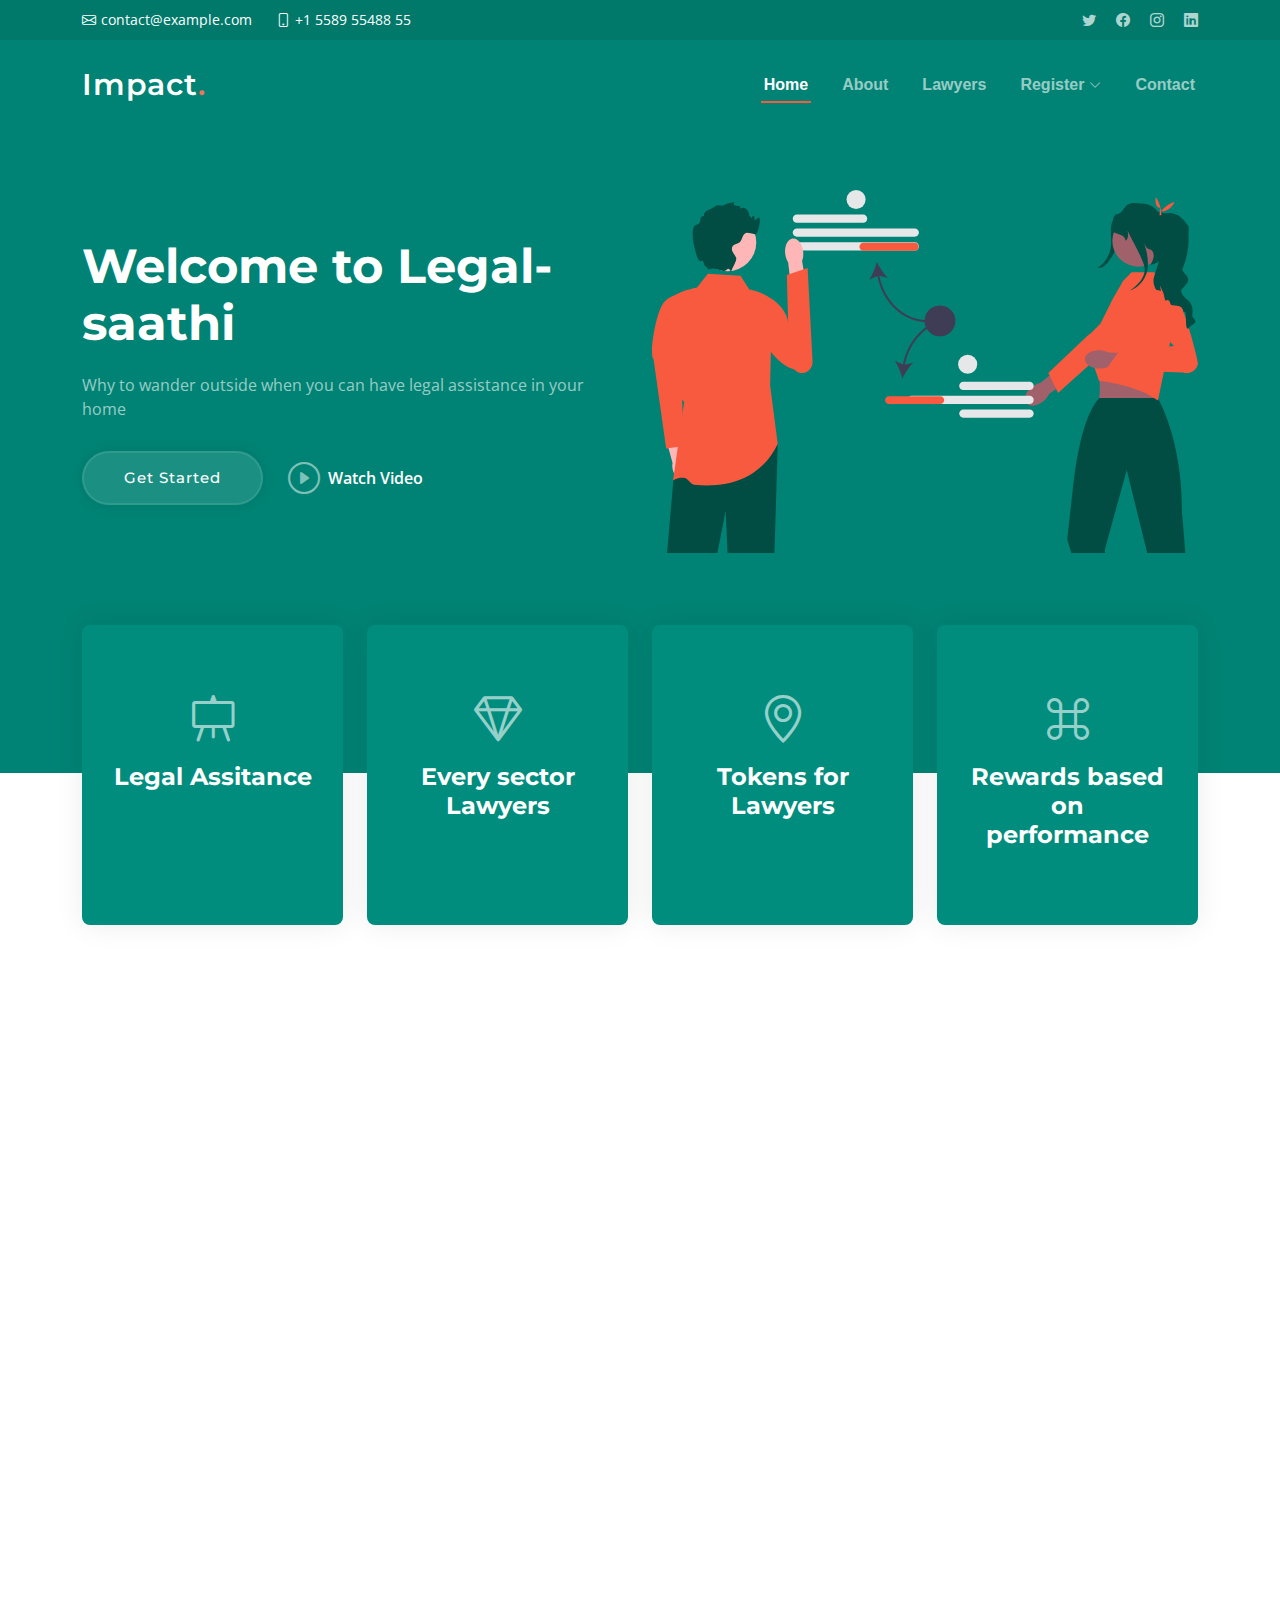
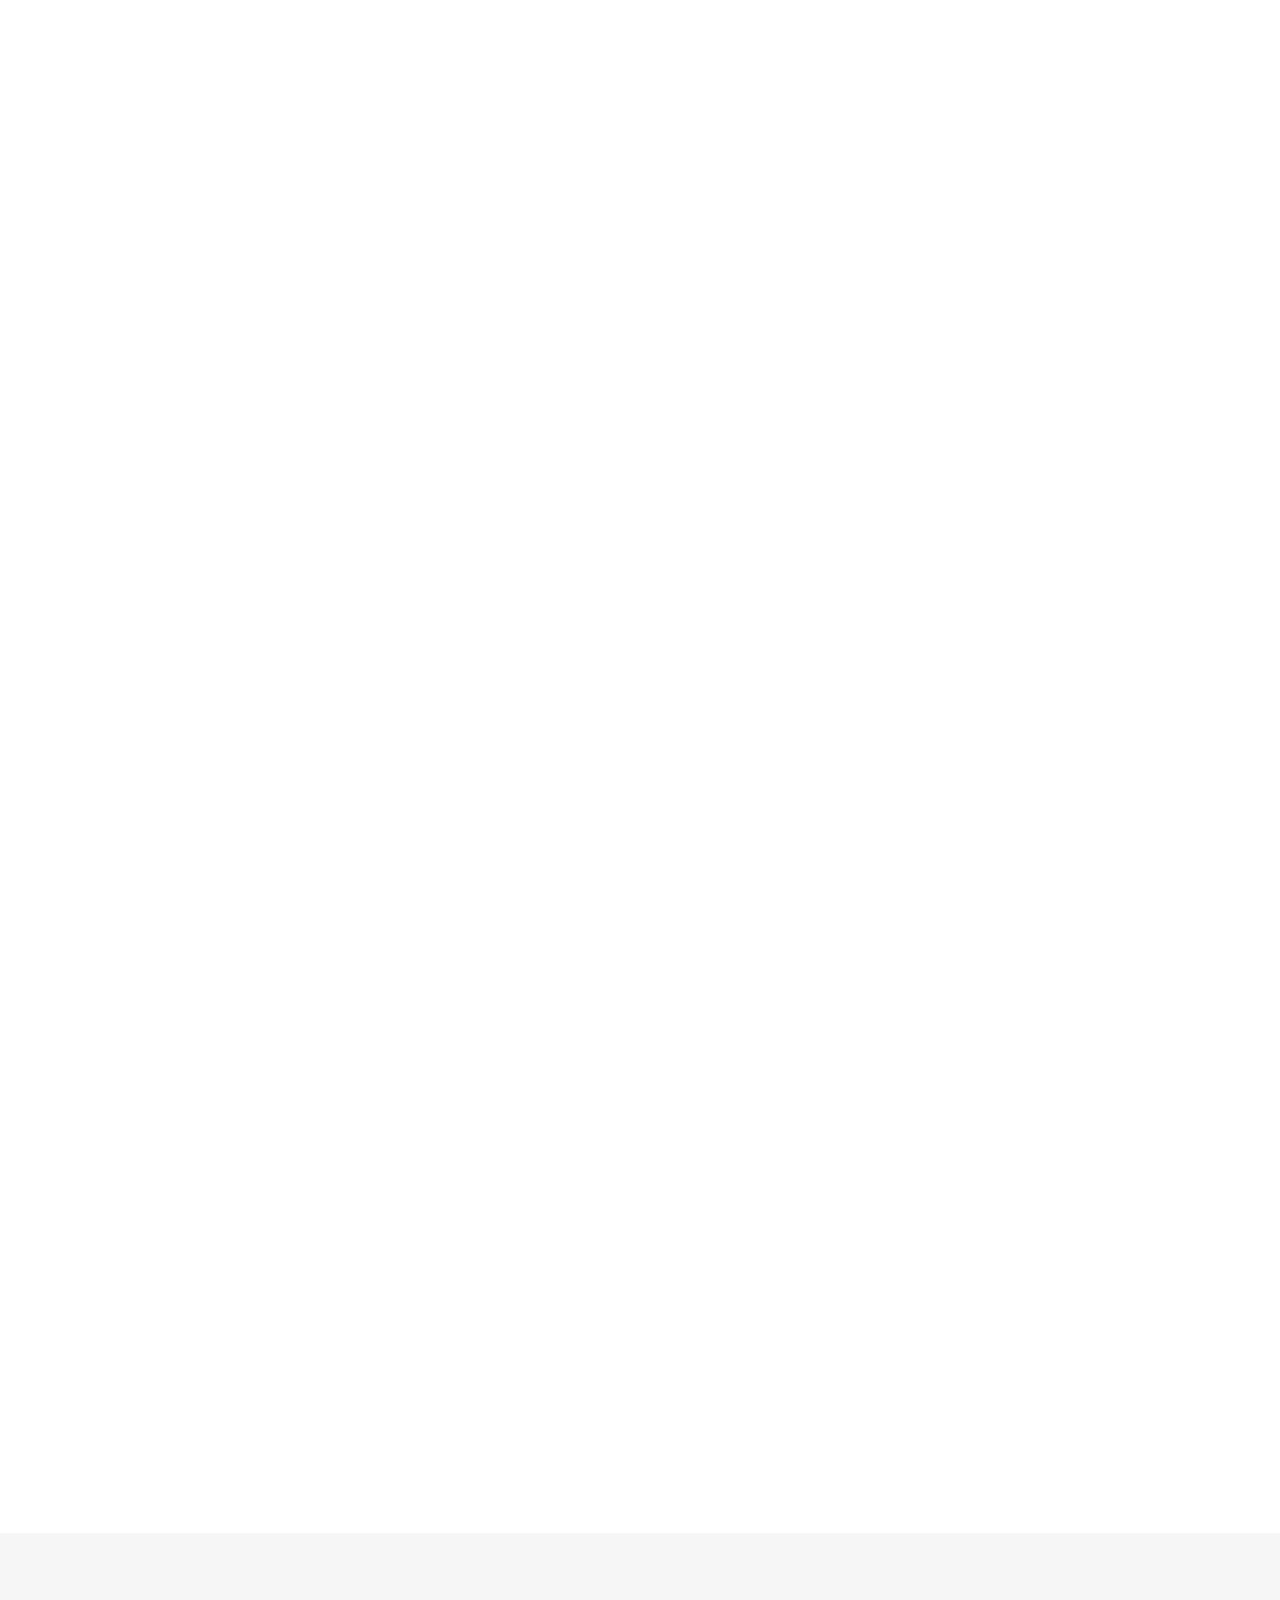
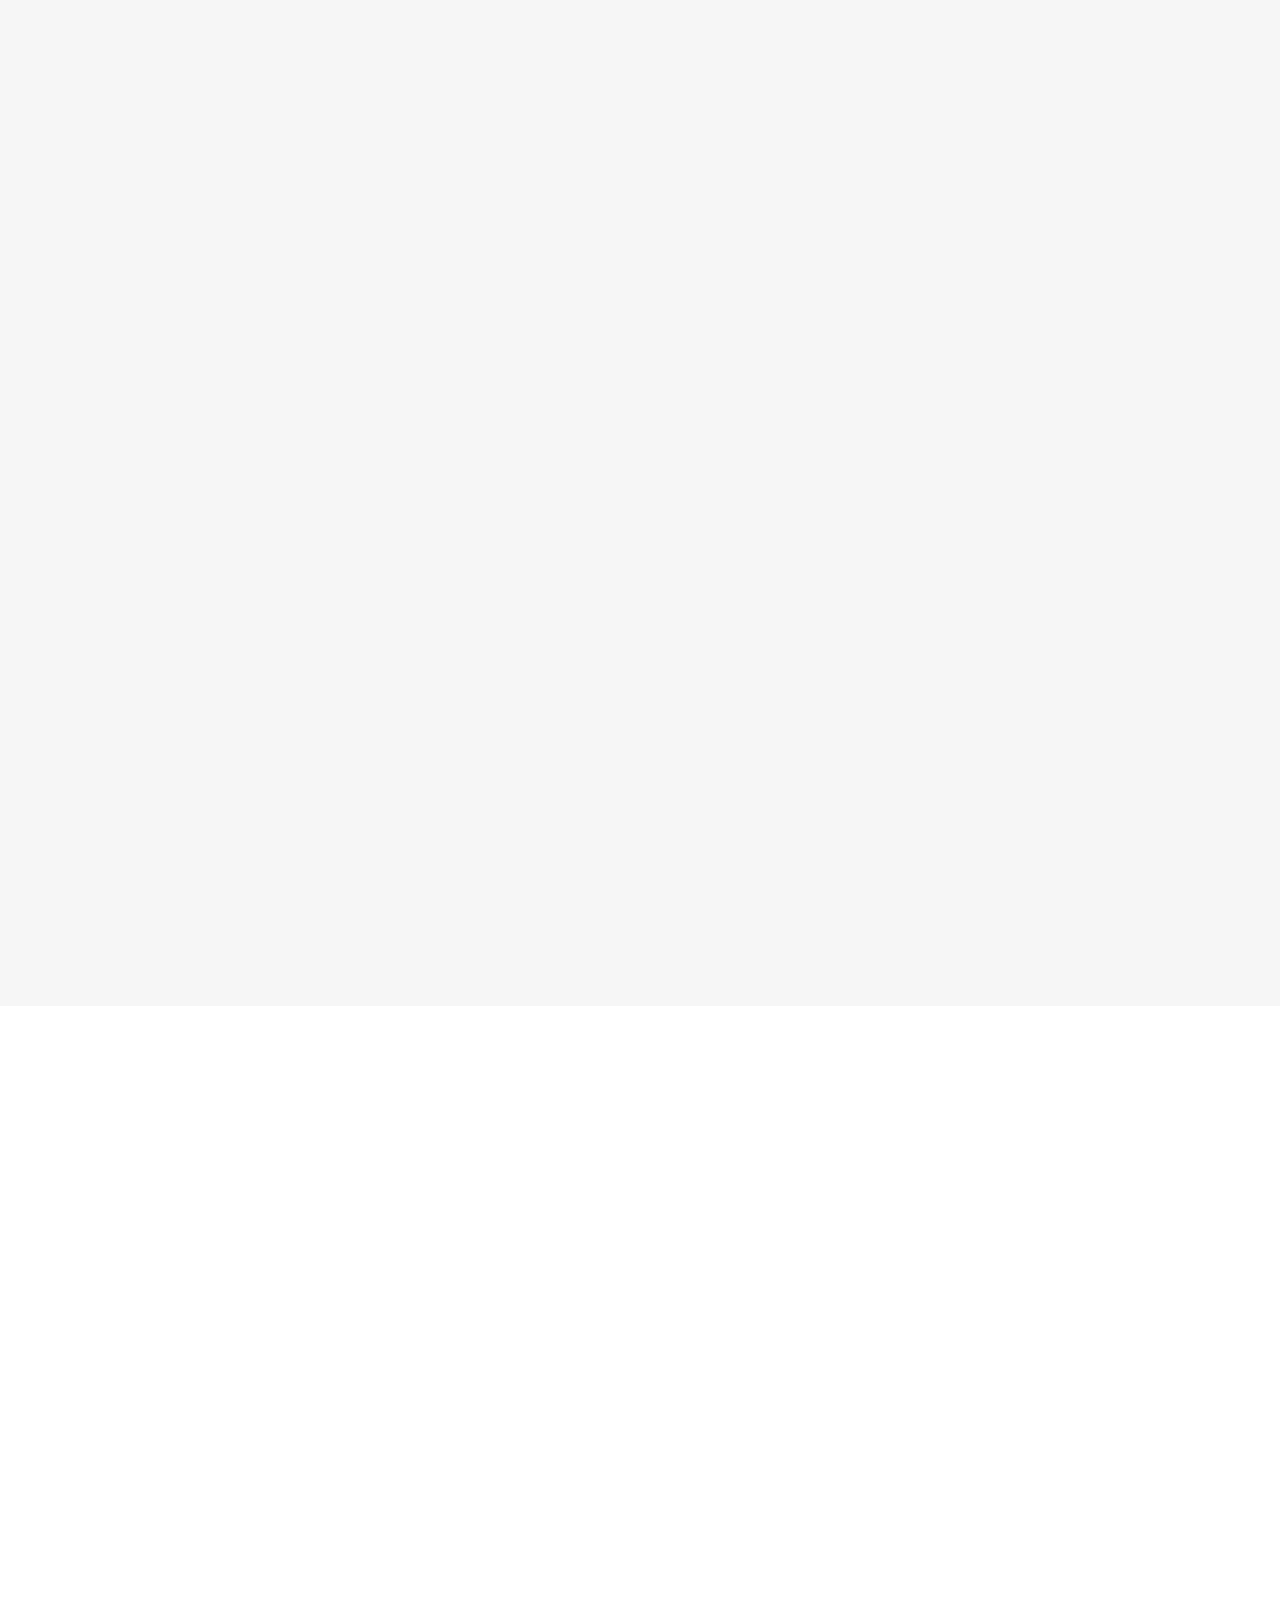
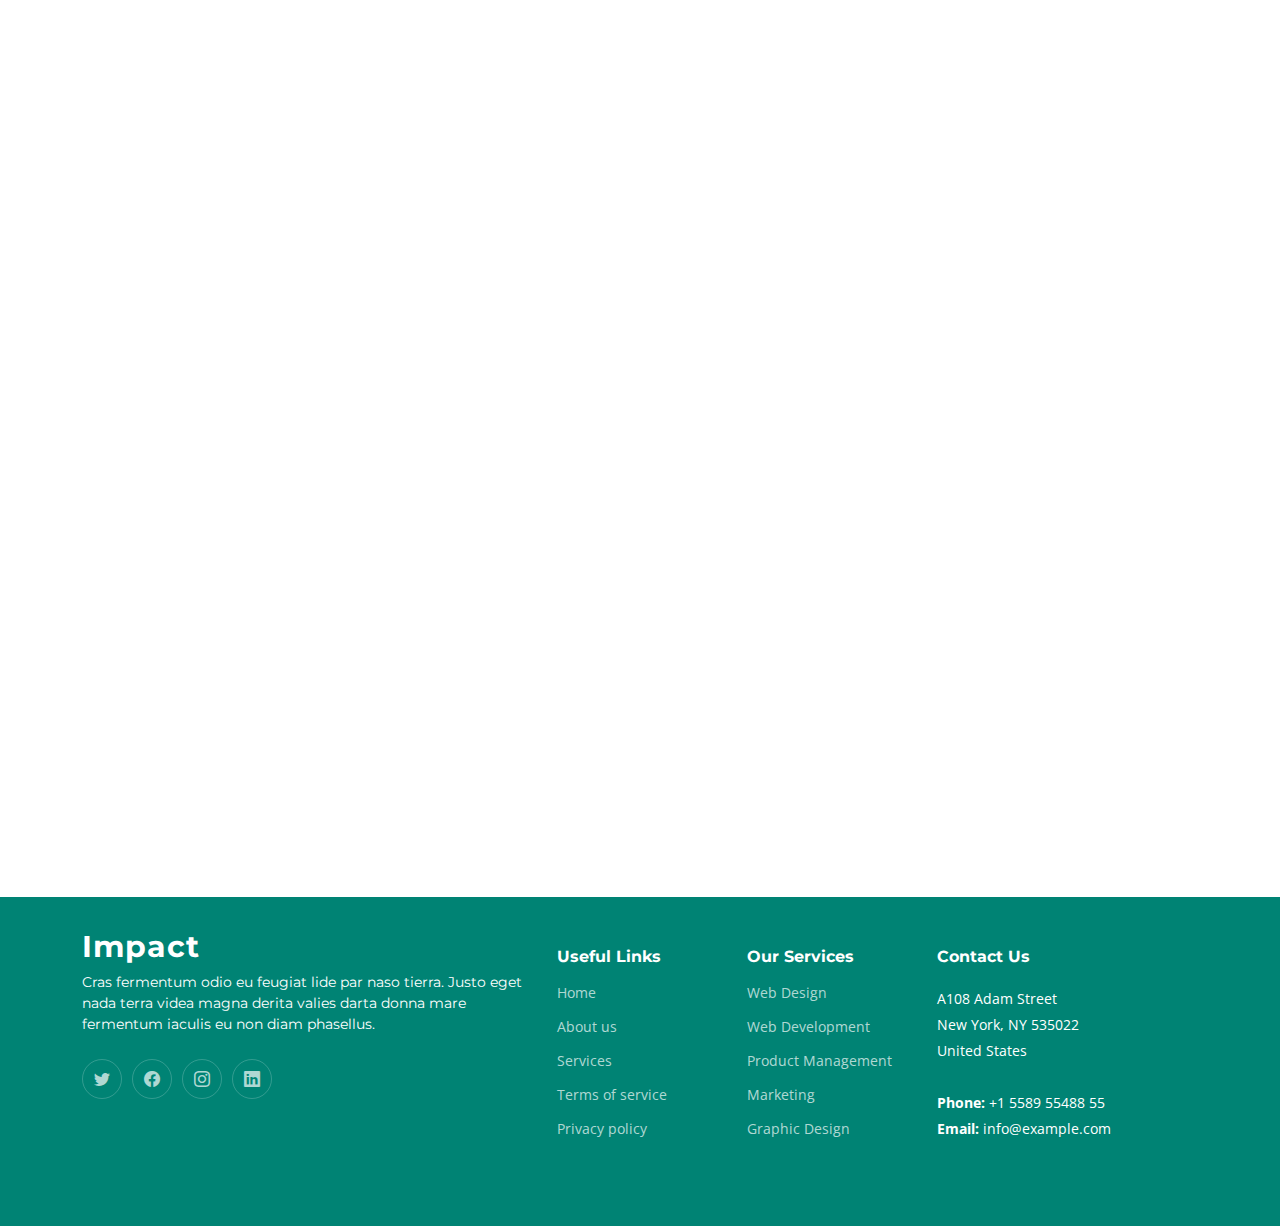
==== commit 0d85b71b: "changed homepage content" ====
--- a/index.html
+++ b/index.html
@@ -61,13 +61,13 @@
       <a href="index.html" class="logo d-flex align-items-center">
         <!-- Uncomment the line below if you also wish to use an image logo -->
         <!-- <img src="assets/img/logo.png" alt=""> -->
-        <h1>LegalSaathi<span>.com</span></h1>
+        <h1>Impact<span>.</span></h1>
       </a>
       <nav id="navbar" class="navbar">
         <ul>
           <li><a href="#hero">Home</a></li>
           <li><a href="#about">About</a></li>
-          <li><a href="#">Lawyers</a></li>
+          <li><a href="#services">Lawyers</a></li>
           <li class="dropdown"><a href="#"><span>Register</span> <i class="bi bi-chevron-down dropdown-indicator"></i></a>
             <ul>
               <li><a href="register_client.html">Client</a></li>
@@ -90,8 +90,8 @@
     <div class="container position-relative">
       <div class="row gy-5" data-aos="fade-in">
         <div class="col-lg-6 order-2 order-lg-1 d-flex flex-column justify-content-center text-center text-lg-start">
-          <h2>Welcome to <span>LegalSaathi</span></h2>
-          <p>Sed autem laudantium dolores. Voluptatem itaque ea consequatur eveniet. Eum quas beatae cumque eum quaerat.</p>
+          <h2>Welcome to <span>Legal-saathi</span></h2>
+          <p>Why to wander outside when you can have legal assistance in your home</p>
           <div class="d-flex justify-content-center justify-content-lg-start">
             <a href="#about" class="btn-get-started">Get Started</a>
             <a href="https://www.youtube.com/watch?v=LXb3EKWsInQ" class="glightbox btn-watch-video d-flex align-items-center"><i class="bi bi-play-circle"></i><span>Watch Video</span></a>
@@ -110,28 +110,28 @@
           <div class="col-xl-3 col-md-6" data-aos="fade-up" data-aos-delay="100">
             <div class="icon-box">
               <div class="icon"><i class="bi bi-easel"></i></div>
-              <h4 class="title"><a href="" class="stretched-link">Lorem Ipsum</a></h4>
+              <h4 class="title"><a href="" class="stretched-link">Legal Assitance</a></h4>
             </div>
           </div><!--End Icon Box -->
 
           <div class="col-xl-3 col-md-6" data-aos="fade-up" data-aos-delay="200">
             <div class="icon-box">
               <div class="icon"><i class="bi bi-gem"></i></div>
-              <h4 class="title"><a href="" class="stretched-link">Sed ut perspiciatis</a></h4>
+              <h4 class="title"><a href="" class="stretched-link">Every sector Lawyers</a></h4>
             </div>
           </div><!--End Icon Box -->
 
           <div class="col-xl-3 col-md-6" data-aos="fade-up" data-aos-delay="300">
             <div class="icon-box">
               <div class="icon"><i class="bi bi-geo-alt"></i></div>
-              <h4 class="title"><a href="" class="stretched-link">Magni Dolores</a></h4>
+              <h4 class="title"><a href="" class="stretched-link">Tokens for Lawyers</a></h4>
             </div>
           </div><!--End Icon Box -->
 
           <div class="col-xl-3 col-md-6" data-aos="fade-up" data-aos-delay="500">
             <div class="icon-box">
               <div class="icon"><i class="bi bi-command"></i></div>
-              <h4 class="title"><a href="" class="stretched-link">Nemo Enim</a></h4>
+              <h4 class="title"><a href="" class="stretched-link">Rewards based on performance</a></h4>
             </div>
           </div><!--End Icon Box -->
 
@@ -151,30 +151,28 @@
 
         <div class="section-header">
           <h2>About Us</h2>
-          <p>Aperiam dolorum et et wuia molestias qui eveniet numquam nihil porro incidunt dolores placeat sunt id nobis omnis tiledo stran delop</p>
+          <p>We provide a platform for both legal service providers and clients who needs legal assistance with smooth communication system between them</p>
         </div>
 
         <div class="row gy-4">
           <div class="col-lg-6">
-            <h3>Voluptatem dignissimos provident quasi corporis</h3>
+            <h3>Join Legalsaathi and experience a revolutionary way to connect clients with the legal expertise they need. </h3>
             <img src="assets/img/about.jpg" class="img-fluid rounded-4 mb-4" alt="">
-            <p>Ut fugiat ut sunt quia veniam. Voluptate perferendis perspiciatis quod nisi et. Placeat debitis quia recusandae odit et consequatur voluptatem. Dignissimos pariatur consectetur fugiat voluptas ea.</p>
-            <p>Temporibus nihil enim deserunt sed ea. Provident sit expedita aut cupiditate nihil vitae quo officia vel. Blanditiis eligendi possimus et in cum. Quidem eos ut sint rem veniam qui. Ut ut repellendus nobis tempore doloribus debitis explicabo similique sit. Accusantium sed ut omnis beatae neque deleniti repellendus.</p>
+            <p>Browse our extensive directory of top-notch lawyers specializing in various fields of law. We make it easy for you to find the perfect attorney for your specific legal needs.</p>
+            <p>Join our network of skilled attorneys and showcase your expertise to a broad audience of potential clients. Grow your practice by connecting with individuals who need your legal services.</p>
           </div>
           <div class="col-lg-6">
             <div class="content ps-0 ps-lg-5">
               <p class="fst-italic">
-                Lorem ipsum dolor sit amet, consectetur adipiscing elit, sed do eiusmod tempor incididunt ut labore et dolore
-                magna aliqua.
+                Welcome to Legalsaathi, the ultimate platform for connecting clients with experienced lawyers. Whether you're seeking legal advice, representation, or need help with a legal matter, we've got you covered.
               </p>
               <ul>
-                <li><i class="bi bi-check-circle-fill"></i> Ullamco laboris nisi ut aliquip ex ea commodo consequat.</li>
-                <li><i class="bi bi-check-circle-fill"></i> Duis aute irure dolor in reprehenderit in voluptate velit.</li>
-                <li><i class="bi bi-check-circle-fill"></i> Ullamco laboris nisi ut aliquip ex ea commodo consequat. Duis aute irure dolor in reprehenderit in voluptate trideta storacalaperda mastiro dolore eu fugiat nulla pariatur.</li>
+                <li><i class="bi bi-check-circle-fill"></i> Find the Right Legal Expertise.</li>
+                <li><i class="bi bi-check-circle-fill"></i> Schedule Consultations.</li>
+                <li><i class="bi bi-check-circle-fill"></i> Build Your Reputation.</li>
               </ul>
               <p>
-                Ullamco laboris nisi ut aliquip ex ea commodo consequat. Duis aute irure dolor in reprehenderit in voluptate
-                velit esse cillum dolore eu fugiat nulla pariatur. Excepteur sint occaecat cupidatat non proident
+                Your privacy and data security are our top priorities. All communications and information exchange on our platform are confidential and secure.
               </p>
 
               <div class="position-relative mt-4">
@@ -222,17 +220,17 @@
 
             <div class="stats-item d-flex align-items-center">
               <span data-purecounter-start="0" data-purecounter-end="232" data-purecounter-duration="1" class="purecounter"></span>
-              <p><strong>Happy Clients</strong> consequuntur quae diredo para mesta</p>
+              <p><strong>Happy Clients</strong> </p>
             </div><!-- End Stats Item -->
 
             <div class="stats-item d-flex align-items-center">
               <span data-purecounter-start="0" data-purecounter-end="521" data-purecounter-duration="1" class="purecounter"></span>
-              <p><strong>Projects</strong> adipisci atque cum quia aut</p>
+              <p><strong>Lawyers</strong> =</p>
             </div><!-- End Stats Item -->
 
             <div class="stats-item d-flex align-items-center">
               <span data-purecounter-start="0" data-purecounter-end="453" data-purecounter-duration="1" class="purecounter"></span>
-              <p><strong>Hours Of Support</strong> aut commodi quaerat</p>
+              <p><strong>Hours Of Support</strong></p>
             </div><!-- End Stats Item -->
 
           </div>
@@ -258,7 +256,7 @@
 
         <div class="section-header">
           <h2>Our Lawyer</h2>
-          <p>Aperiam dolorum et et wuia molestias qui eveniet numquam nihil porro incidunt dolores placeat sunt id nobis omnis tiledo stran delop</p>
+          <p>Our platform offers tools to efficiently manage your client interactions, appointments, and case files. Focus on providing top-notch legal services while we handle the administrative work.</p>
         </div>
 
         <div class="row gy-4" data-aos="fade-up" data-aos-delay="100">
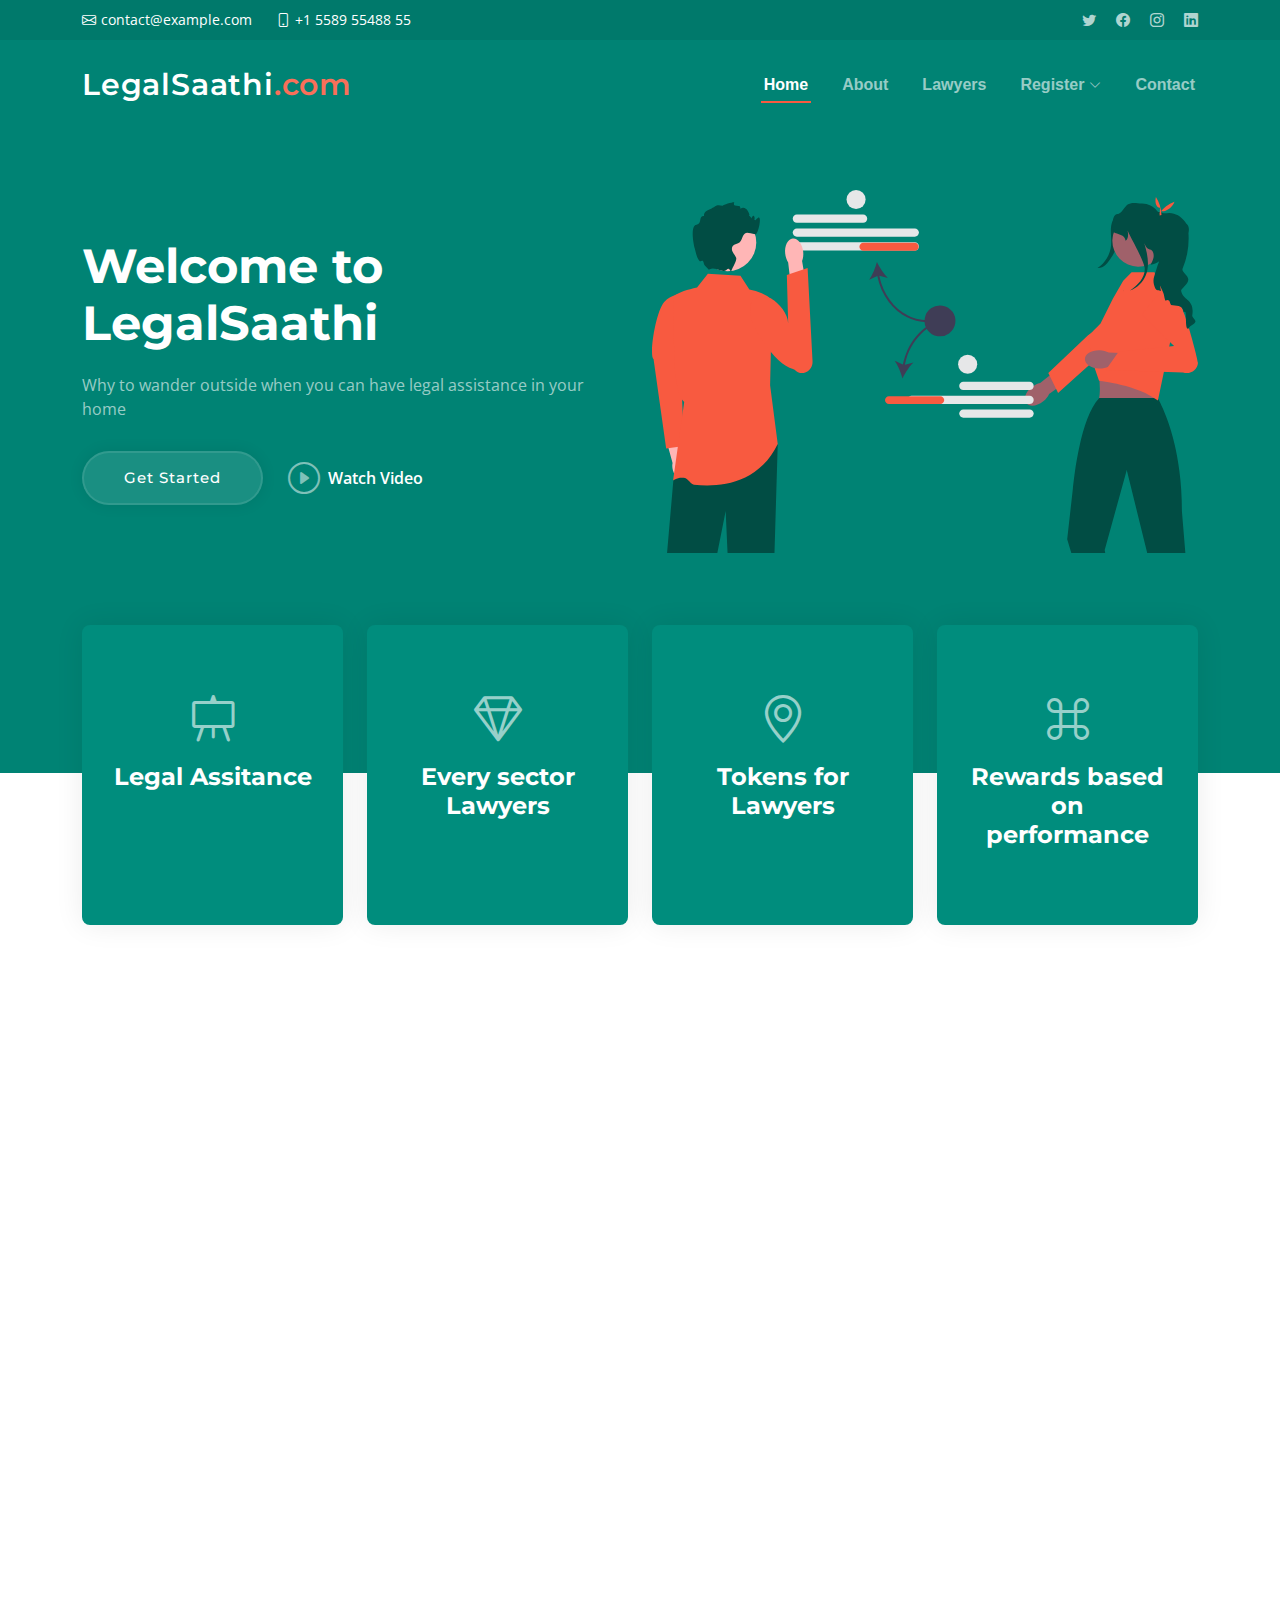
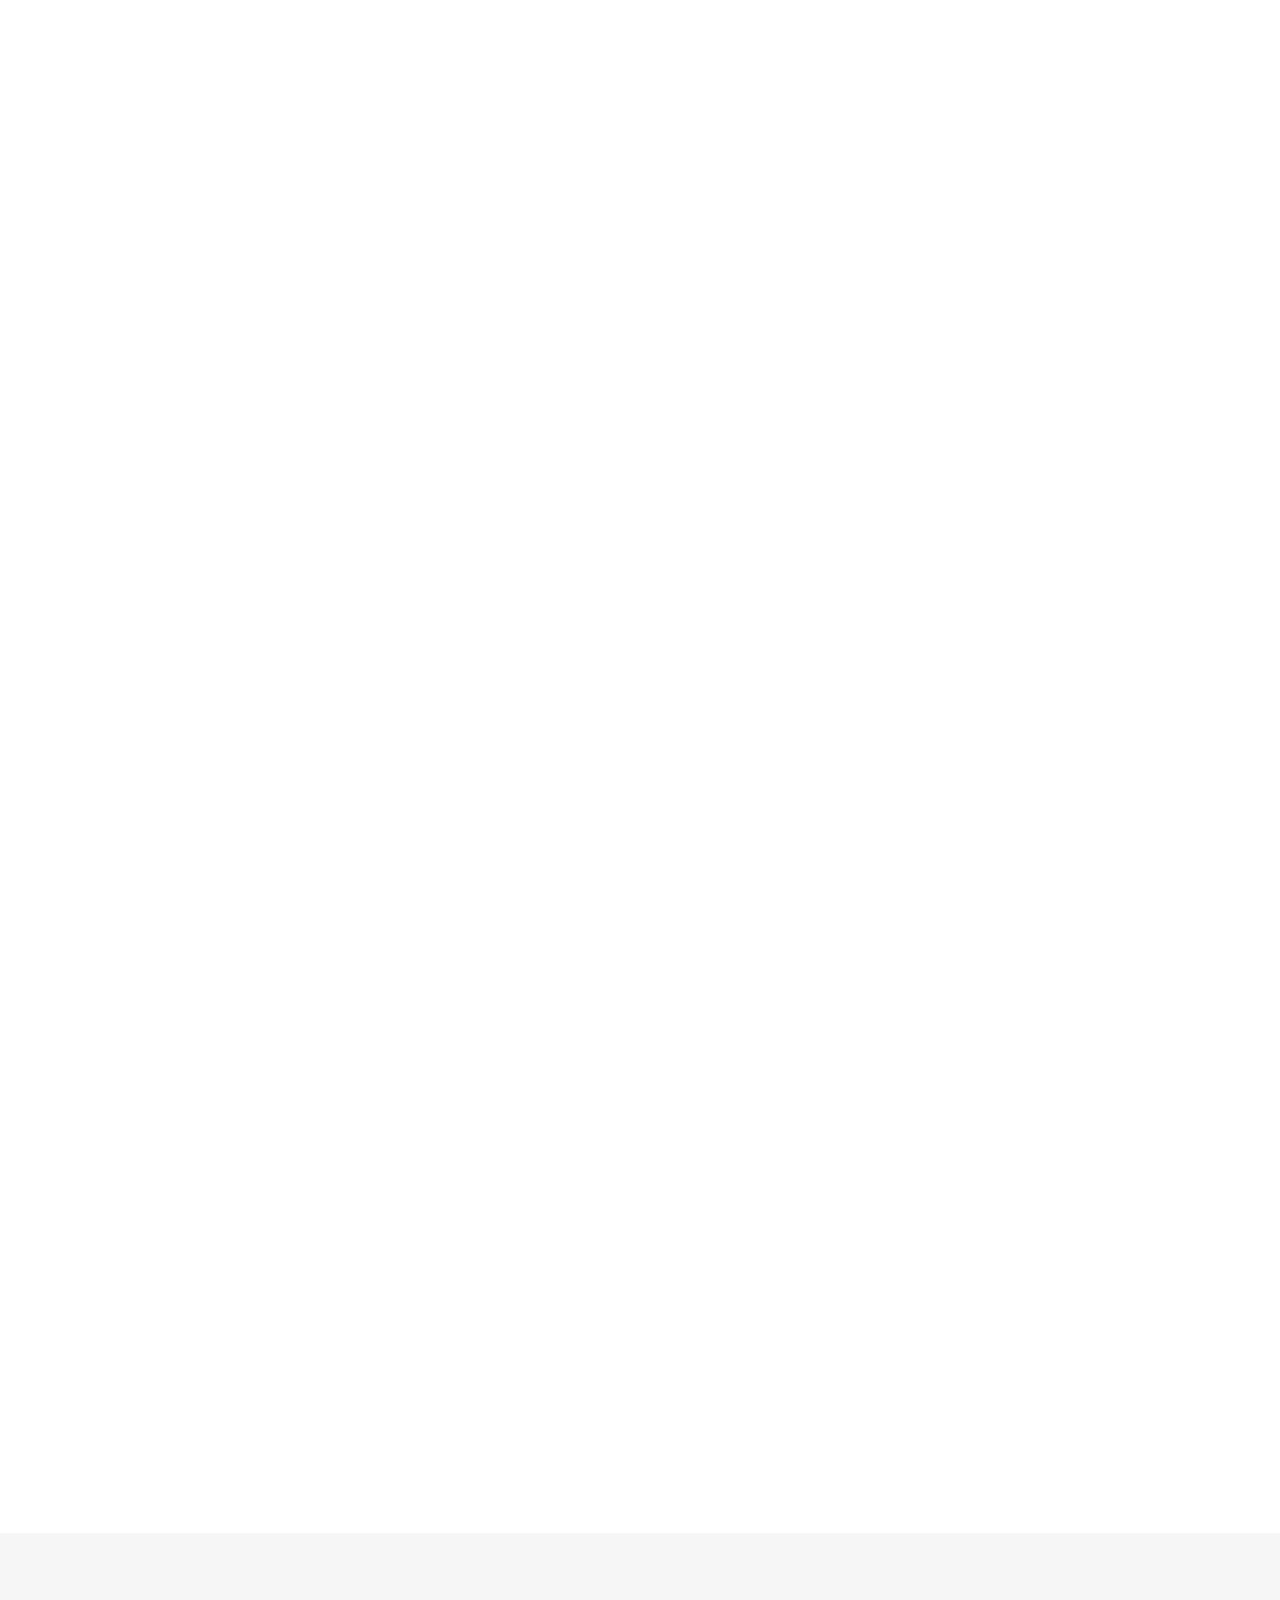
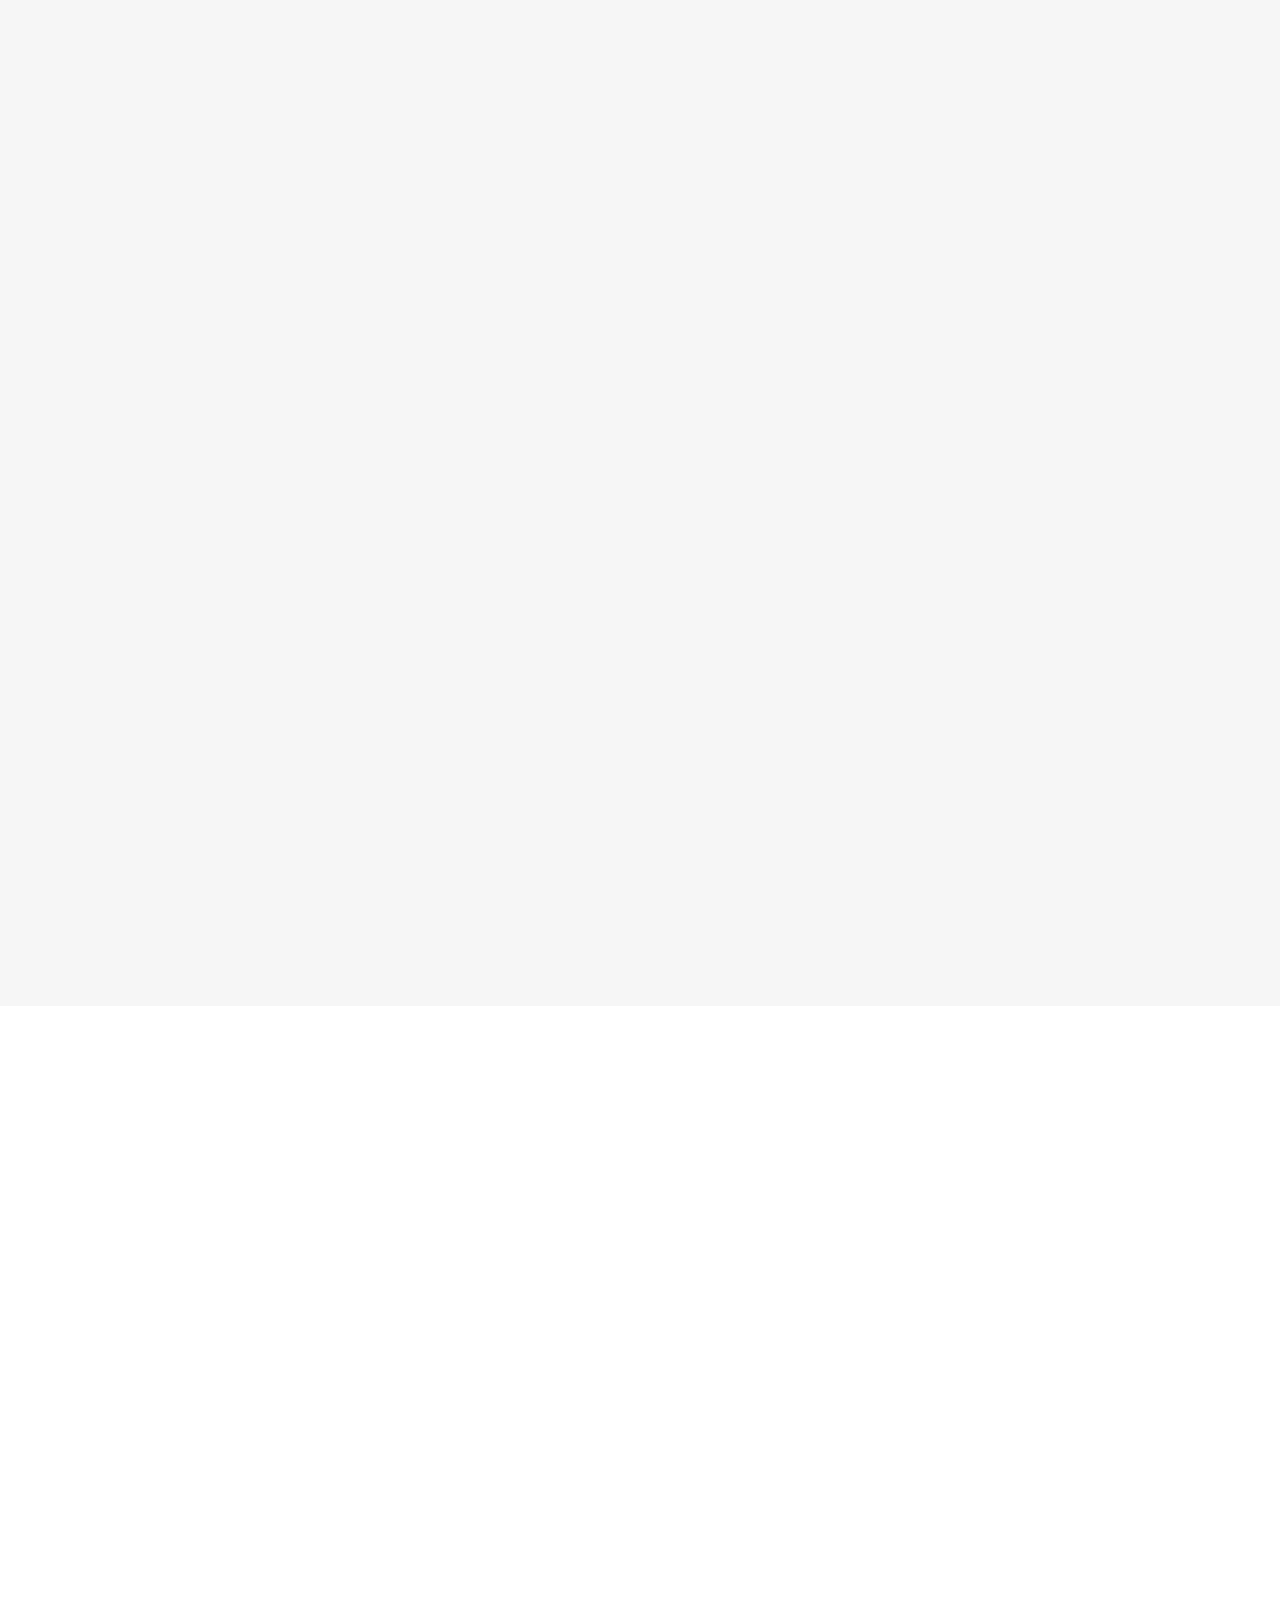
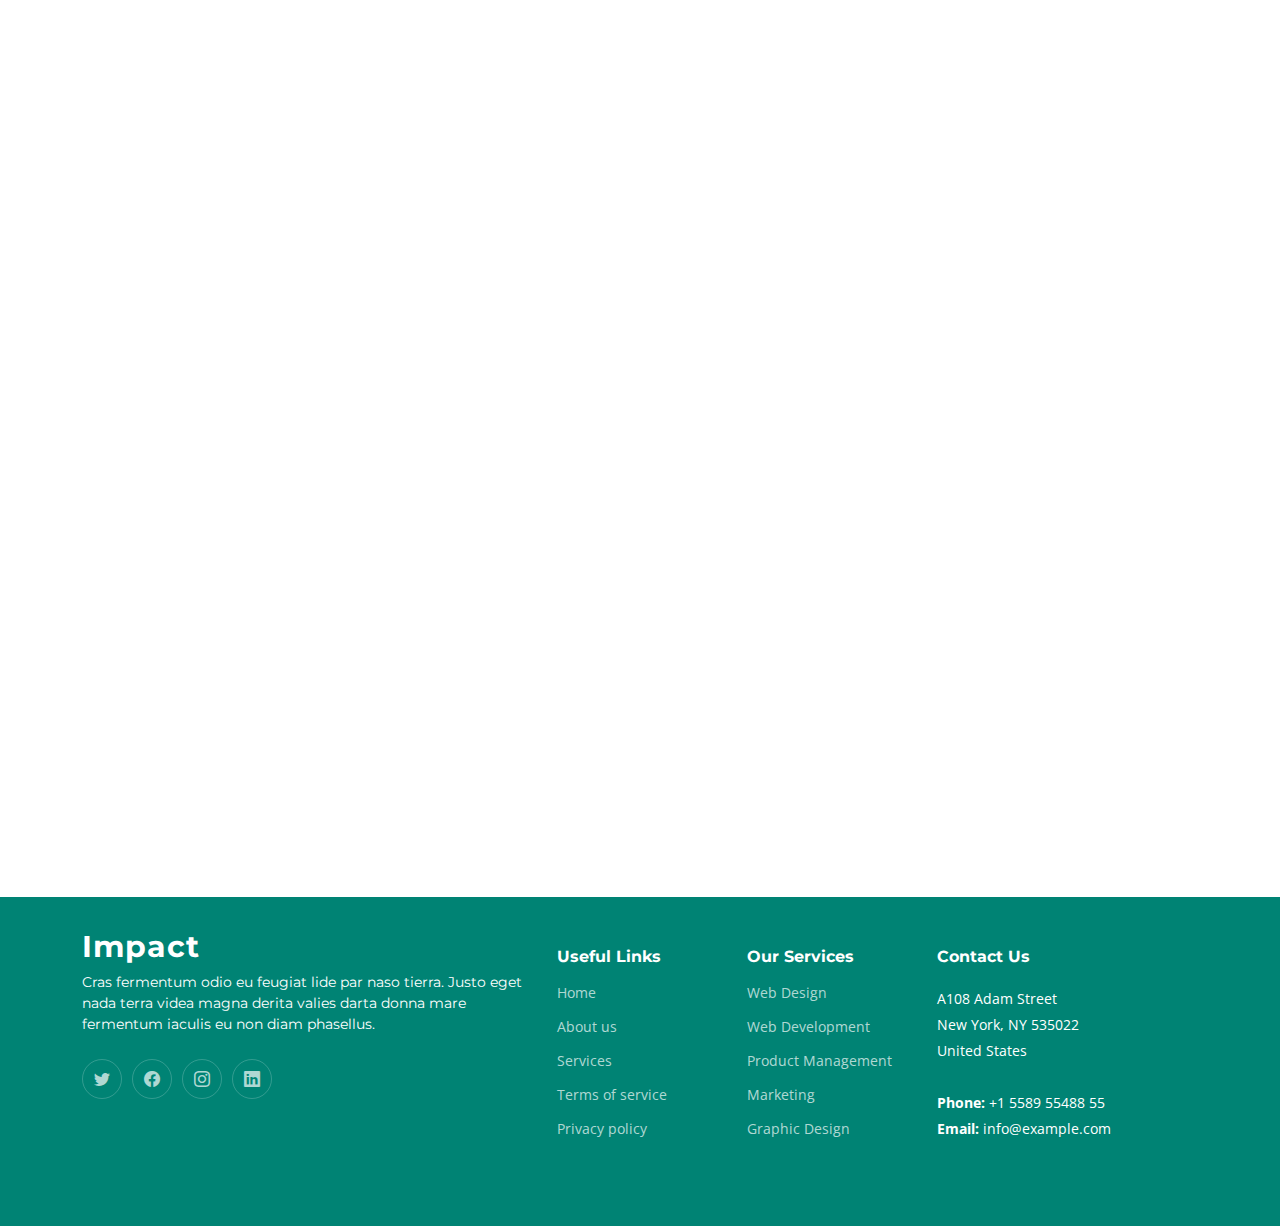
==== commit 2295838f: "Merge branch 'main' into main" ====
--- a/index.html
+++ b/index.html
@@ -61,13 +61,13 @@
       <a href="index.html" class="logo d-flex align-items-center">
         <!-- Uncomment the line below if you also wish to use an image logo -->
         <!-- <img src="assets/img/logo.png" alt=""> -->
-        <h1>Impact<span>.</span></h1>
+        <h1>LegalSaathi<span>.com</span></h1>
       </a>
       <nav id="navbar" class="navbar">
         <ul>
           <li><a href="#hero">Home</a></li>
           <li><a href="#about">About</a></li>
-          <li><a href="#services">Lawyers</a></li>
+          <li><a href="#">Lawyers</a></li>
           <li class="dropdown"><a href="#"><span>Register</span> <i class="bi bi-chevron-down dropdown-indicator"></i></a>
             <ul>
               <li><a href="register_client.html">Client</a></li>
@@ -90,8 +90,10 @@
     <div class="container position-relative">
       <div class="row gy-5" data-aos="fade-in">
         <div class="col-lg-6 order-2 order-lg-1 d-flex flex-column justify-content-center text-center text-lg-start">
-          <h2>Welcome to <span>Legal-saathi</span></h2>
+<!-- <<<<<<< main -->
+          <h2>Welcome to <span>LegalSaathi</span></h2>
           <p>Why to wander outside when you can have legal assistance in your home</p>
+<!-- >>>>>>> main -->
           <div class="d-flex justify-content-center justify-content-lg-start">
             <a href="#about" class="btn-get-started">Get Started</a>
             <a href="https://www.youtube.com/watch?v=LXb3EKWsInQ" class="glightbox btn-watch-video d-flex align-items-center"><i class="bi bi-play-circle"></i><span>Watch Video</span></a>
